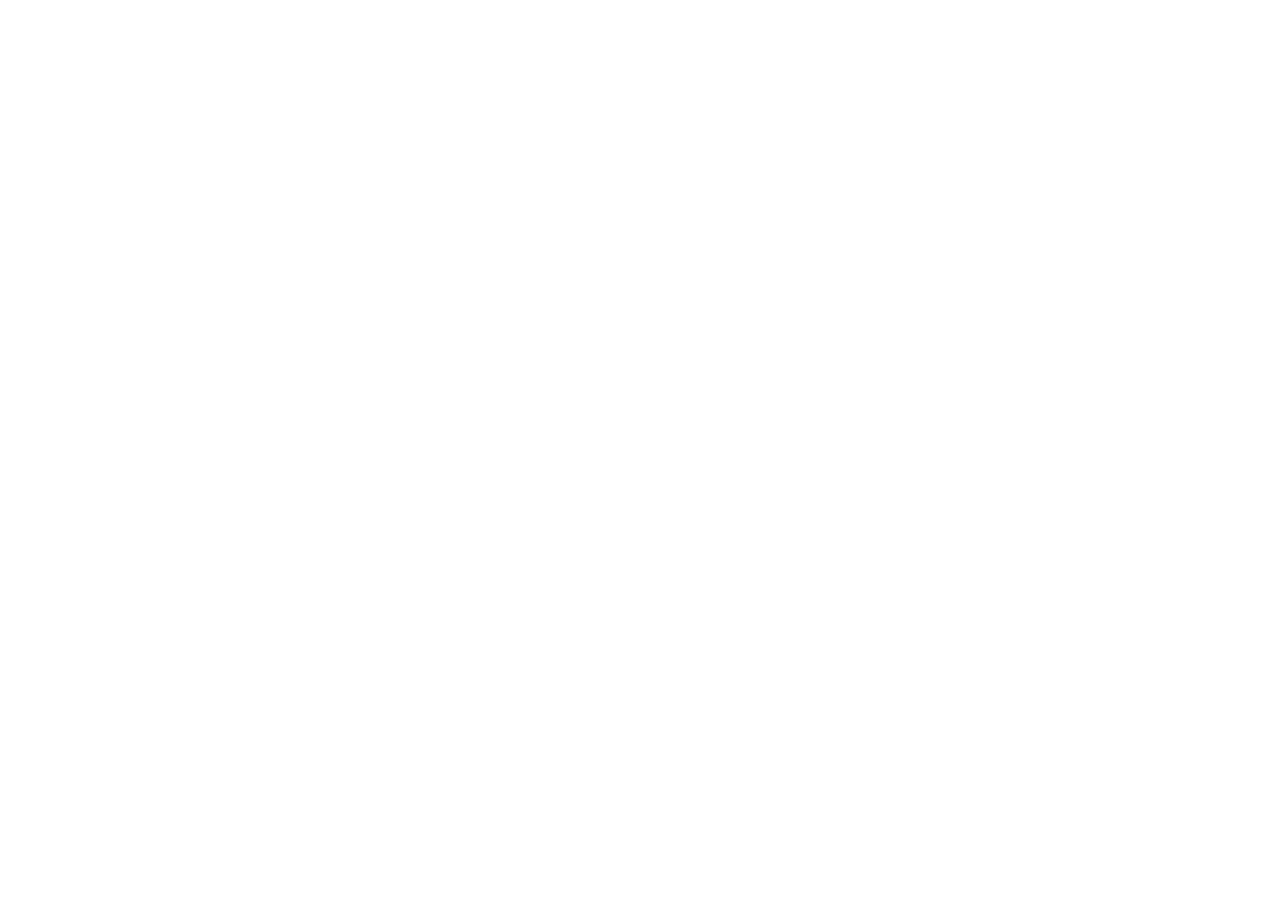
==== index.html @ 80c65832 "first commit" ====
<!DOCTYPE html>
<html lang="en">
<head>
    <meta charset="UTF-8">
    <meta name="viewport" content="width=device-width, initial-scale=1.0">
    <title>Document</title>
</head>
<body>
    
</body>
</html>
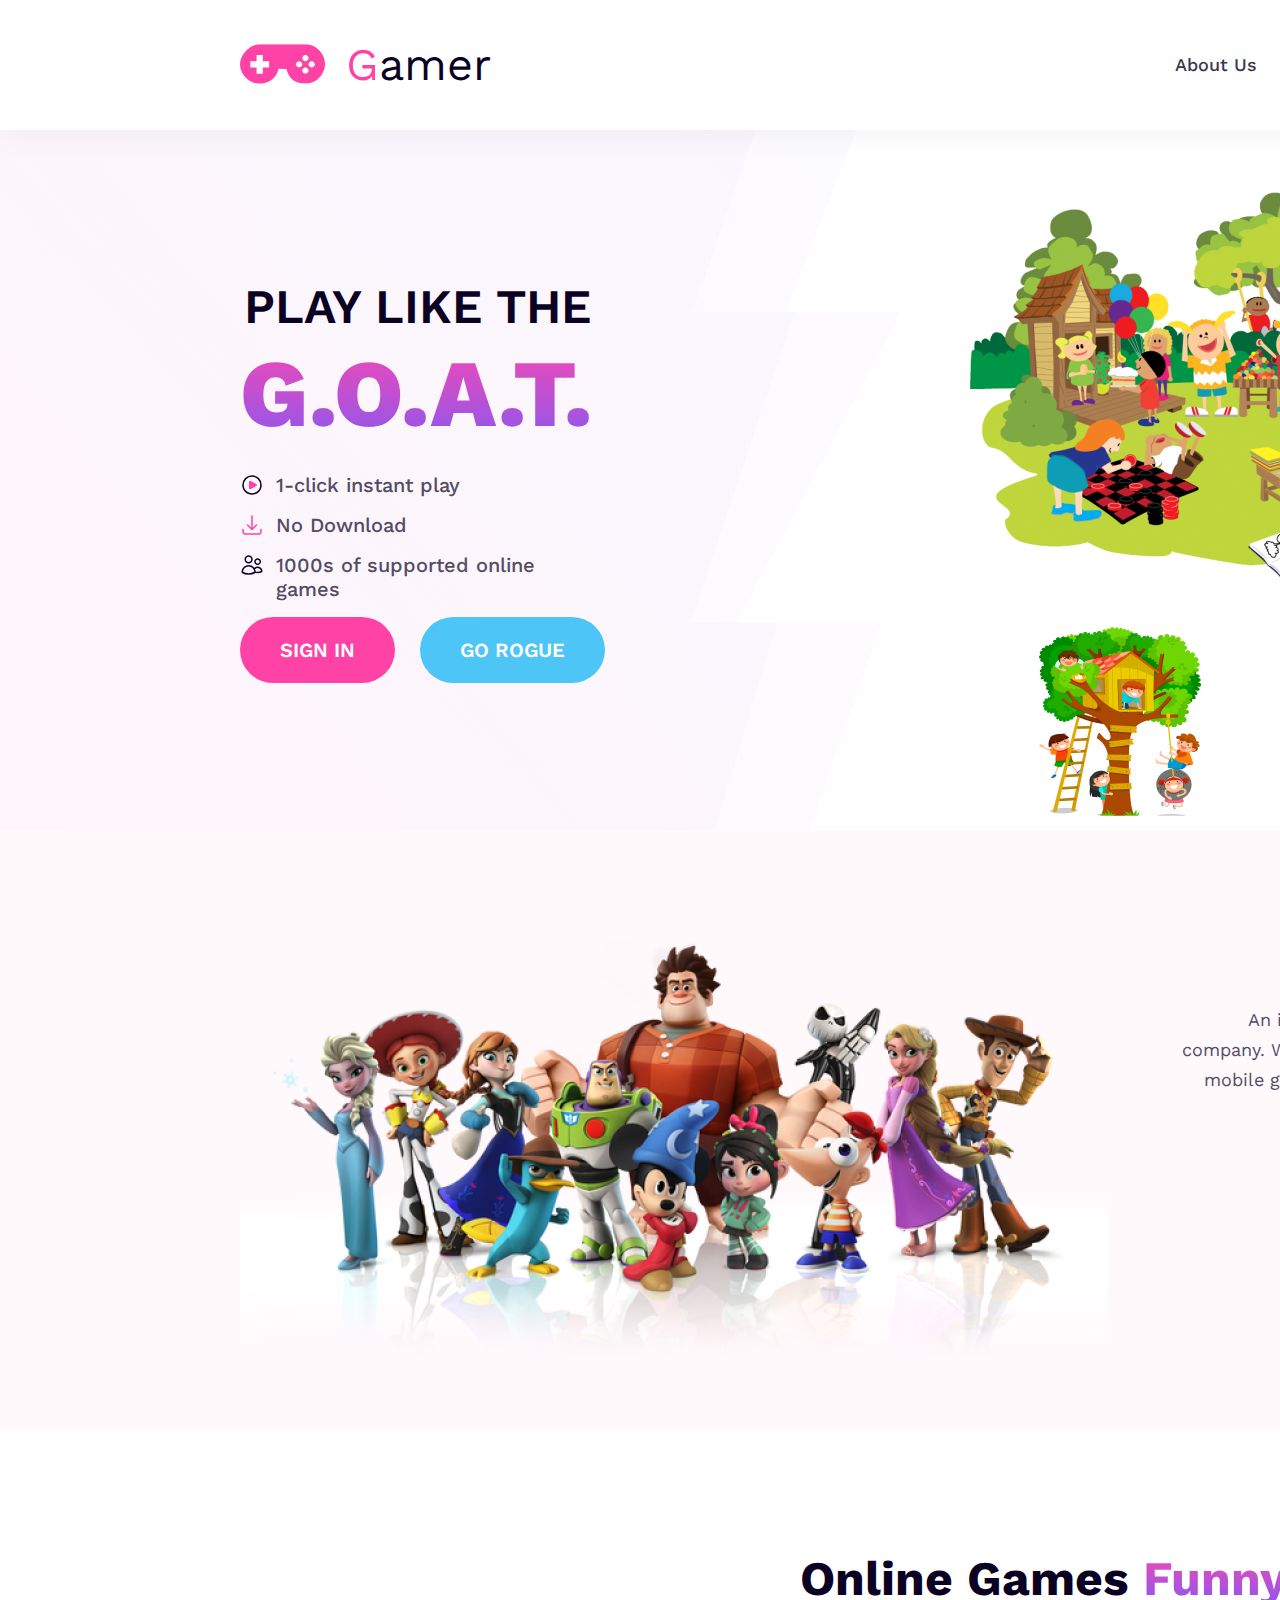
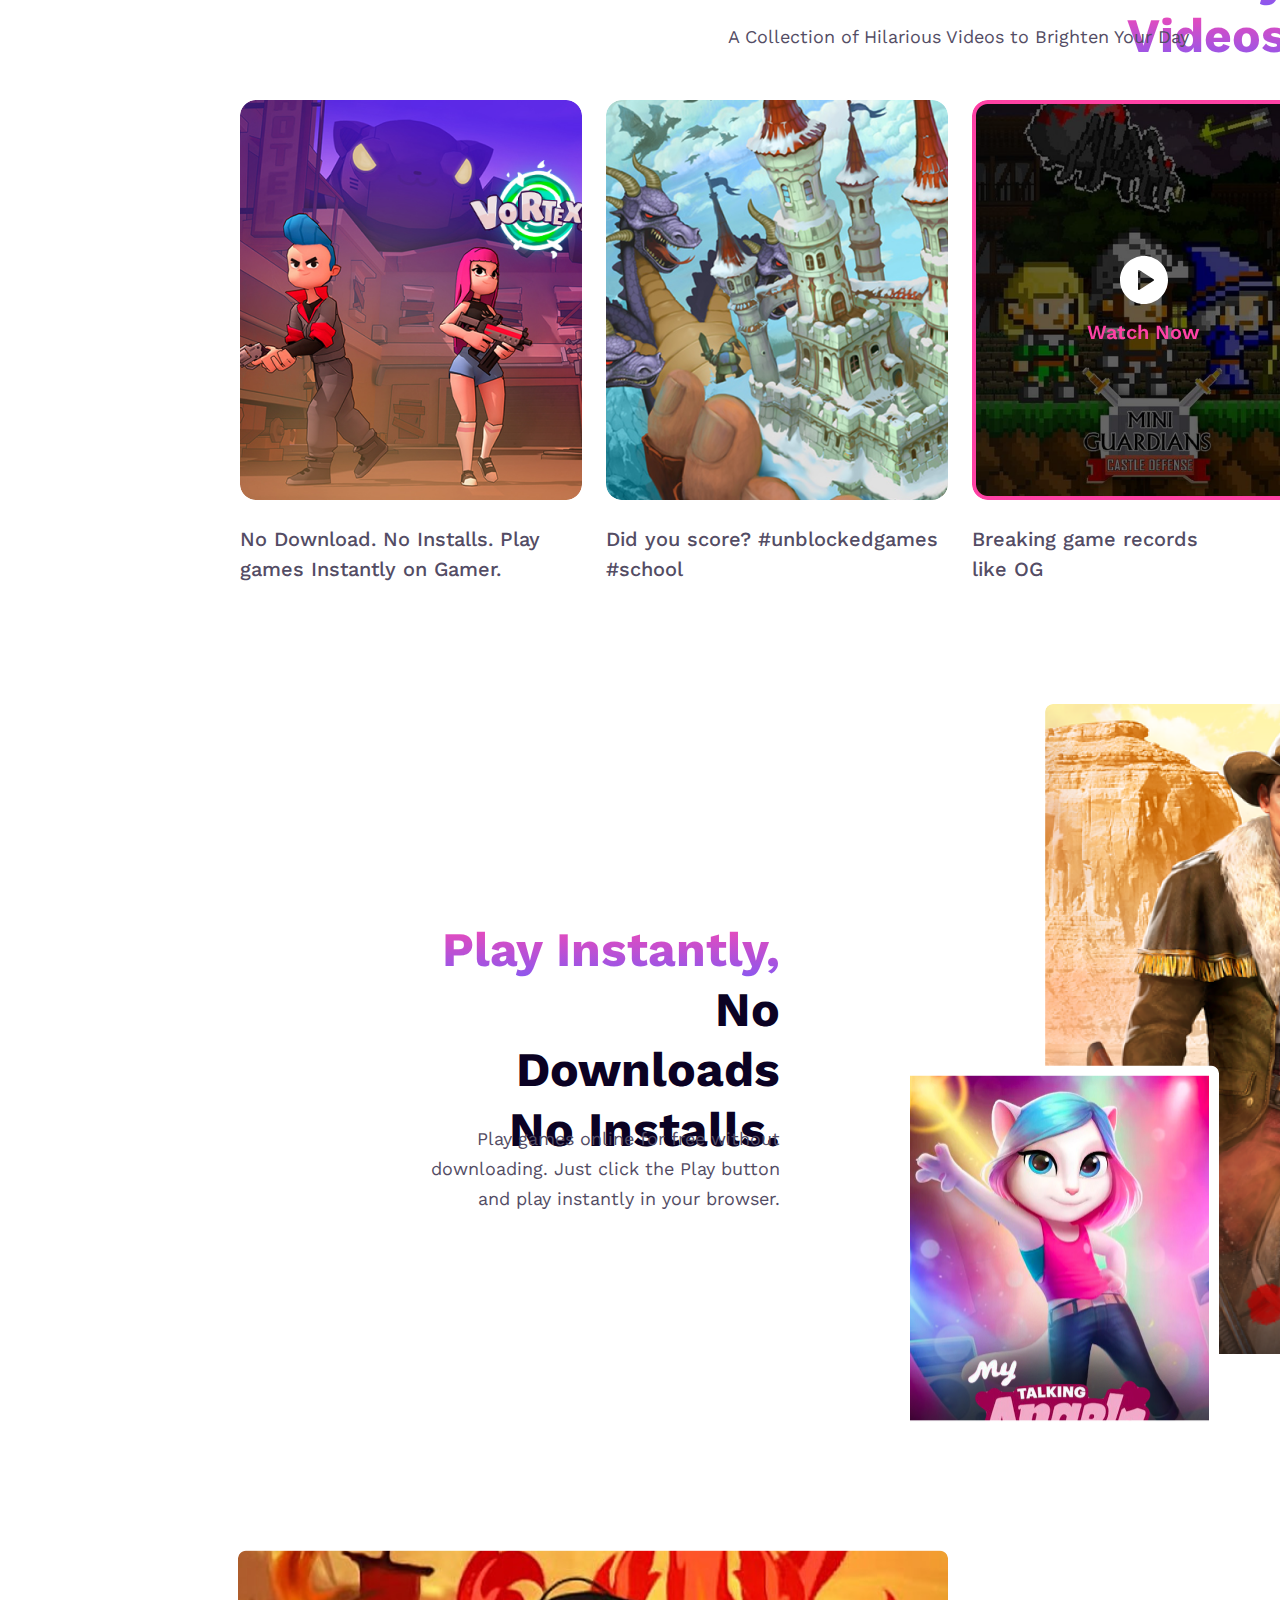
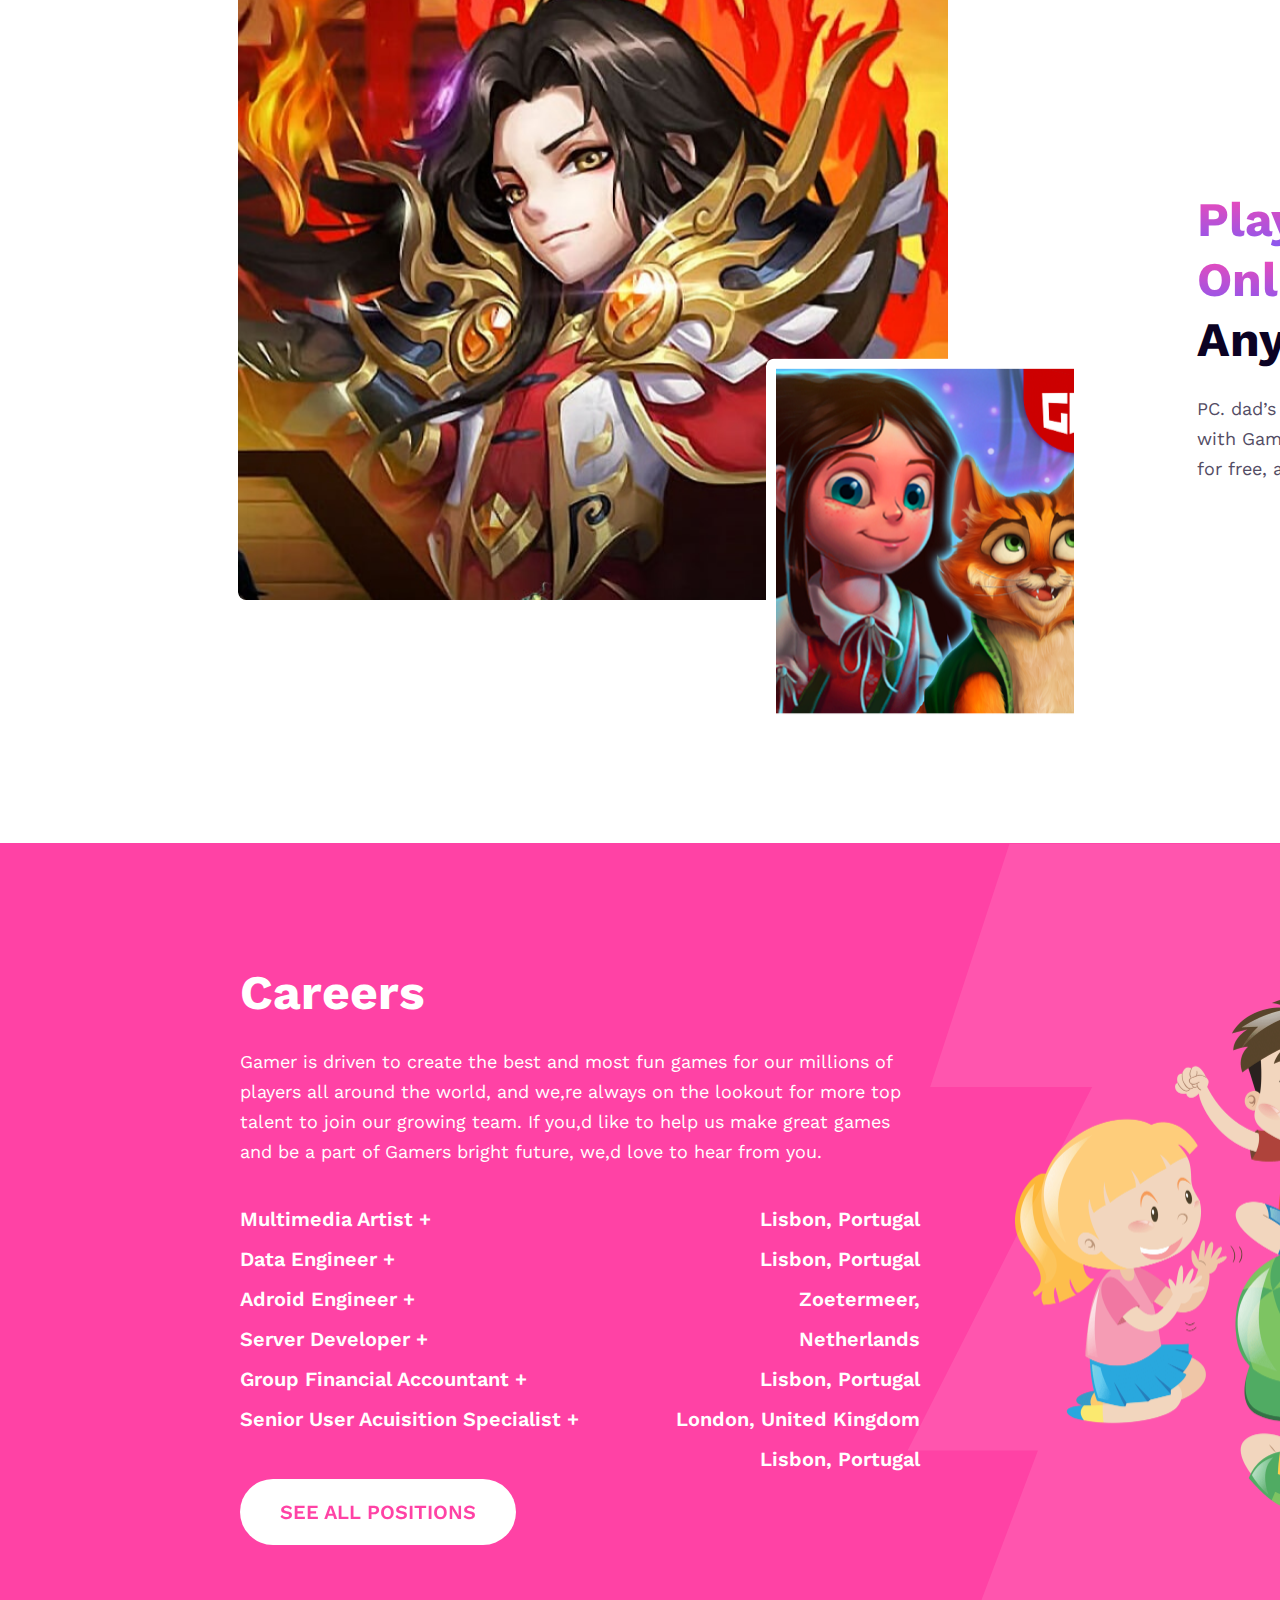
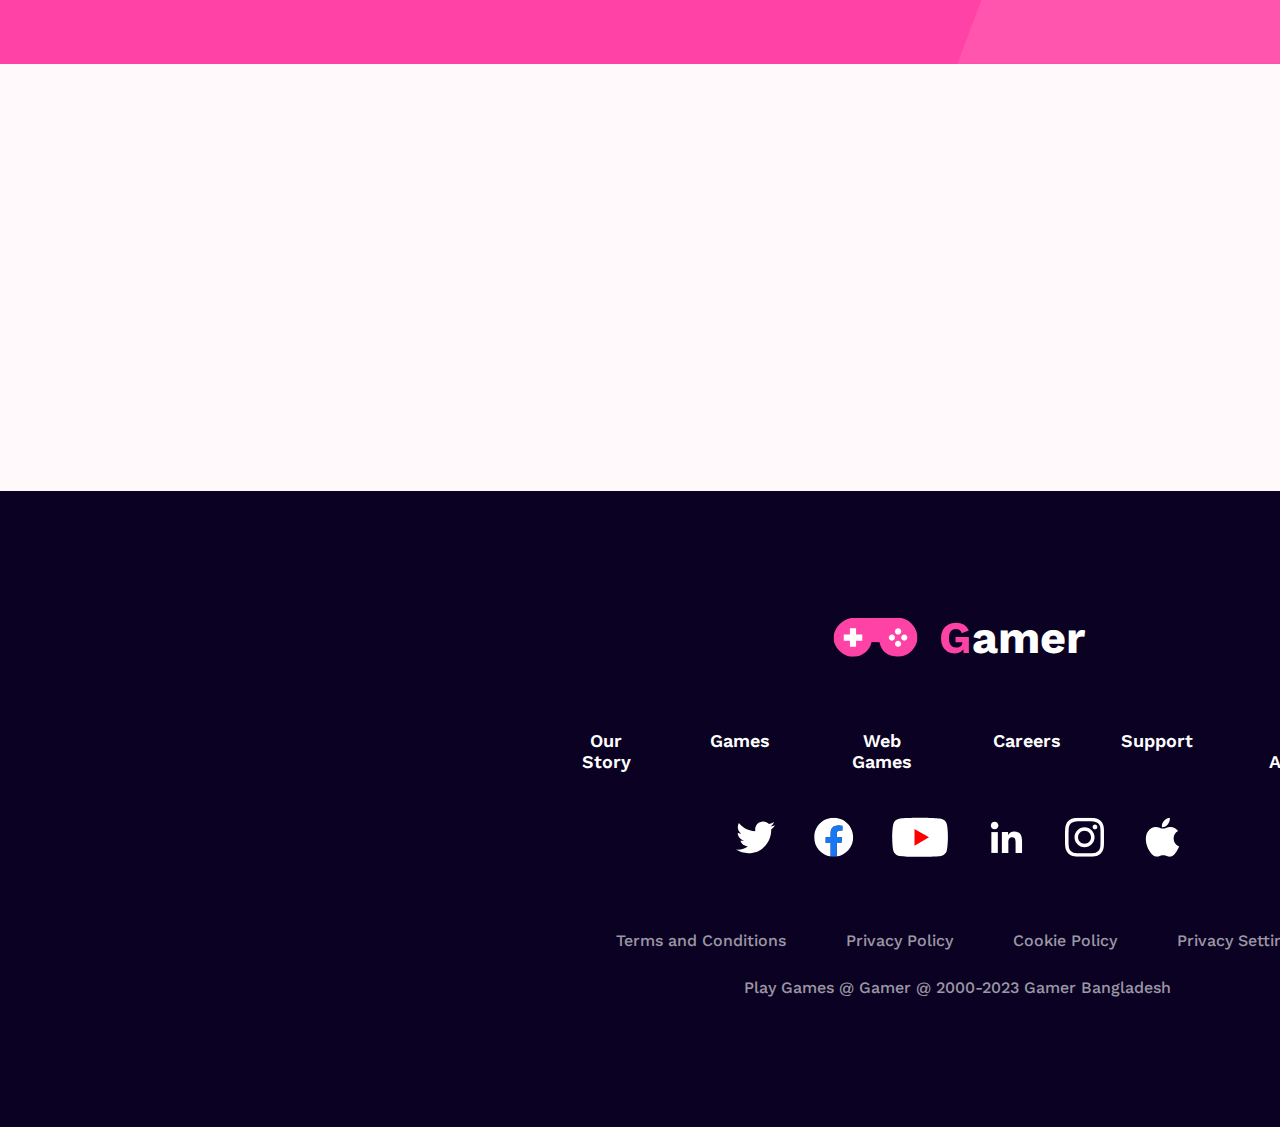
==== commit d1cfc47d: "Upadate" ====
--- a/index.html
+++ b/index.html
@@ -1,11 +1,320 @@
 <!DOCTYPE html>
-<html lang="en">
+<html>
+
 <head>
-    <meta charset="UTF-8">
-    <meta name="viewport" content="width=device-width, initial-scale=1.0">
-    <title>Document</title>
+  <meta charset="utf-8" />
+  <meta name="viewport" content="initial-scale=1, width=device-width" />
+  <link rel="stylesheet" href="./global.css" />
+  <link rel="stylesheet" href="./index.css" />
+  <link rel="stylesheet"
+    href="https://fonts.googleapis.com/css2?family=Work Sans:wght@400;500;600;700;800&display=swap" />
 </head>
+
 <body>
-    
+  <div class="assignment-two-parent">
+    <div class="assignment-two">
+      <img class="header-section-icon" alt="" src="./public/headersection.svg" />
+
+      <div class="pngwing-3-parent">
+        <img class="pngwing-3-icon" alt="" src="./public/pngwing-3@2x.png" />
+
+        <img class="pngwing-2-icon" alt="" src="./public/pngwing-2@2x.png" />
+
+        <img class="pngwing-1-icon" alt="" src="./public/pngwing-1@2x.png" />
+      </div>
+      <div class="header-dc">
+        <div class="header-dc-inner">
+          <div class="header-dc-inner">
+            <div class="play-like-the-parent">
+              <div class="play-like-the">Play Like The</div>
+              <div class="goat">G.O.A.T.</div>
+            </div>
+            <div class="group-container">
+              <div class="click-instant-play-parent">
+                <div class="click-instant-play">1-Click instant play</div>
+                <img class="frame-icon" alt="" src="./public/frame.svg" />
+              </div>
+              <div class="no-download-parent">
+                <div class="no-download">No Download</div>
+                <img class="frame-icon" alt="" src="./public/frame1.svg" />
+              </div>
+              <div class="s-of-supported-online-games-parent">
+                <div class="no-download">1000s of supported online games</div>
+                <img class="frame-icon" alt="" src="./public/frame2.svg" />
+              </div>
+            </div>
+          </div>
+        </div>
+        <div class="frame-parent">
+          <div class="sign-in-wrapper">
+            <div class="sign-in">Sign In</div>
+          </div>
+          <div class="go-rogue-wrapper">
+            <div class="sign-in">Go Rogue</div>
+          </div>
+        </div>
+      </div>
+      <div class="assignment-two-child"></div>
+      <div class="group-div">
+        <div class="we-are-gamer-parent">
+          <b class="we-are-gamer">We are gamer</b>
+          <div class="an-international-digital">
+            An international digital games and entertainment company. We
+            develop, publish and distribute multiplayer mobile games. We reach
+            over 400 million players each month and our audience keeps
+            growing.
+          </div>
+        </div>
+        <div class="our-purpose-unleash-container">
+          <p class="our-purpose">Our purpose...</p>
+          <p class="unleash-the-gamer-in-everyone">
+            <b>“unleash the gamer in everyone”</b>
+          </p>
+        </div>
+        <div class="know-more-wrapper">
+          <div class="sign-in">know more</div>
+        </div>
+      </div>
+      <img class="pngwing-4-icon" alt="" src="./public/pngwing-4@2x.png" />
+
+      <div class="online-games-funny-videos-parent">
+        <b class="online-games-funny-container">
+          <span>Online Games</span>
+          <span class="funny-videos"> Funny Videos</span>
+        </b>
+        <div class="a-collection-of">
+          A Collection of Hilarious Videos to Brighten Your Day
+        </div>
+      </div>
+      <div class="rectangle-parent">
+        <img class="group-child" alt="" src="./public/rectangle-4@2x.png" />
+
+        <div class="no-download-no">
+          No Download. No Installs. Play games Instantly on Gamer.
+        </div>
+      </div>
+      <div class="rectangle-group">
+        <img class="group-child" alt="" src="./public/rectangle-41@2x.png" />
+
+        <div class="no-download-no">
+          Did you score? #unblockedgames #school
+        </div>
+      </div>
+      <img class="assignment-two-item" alt="" src="./public/rectangle-42@2x.png" />
+
+      <div class="breaking-game-records">Breaking game records like OG</div>
+      <div class="rectangle-container">
+        <img class="group-child" alt="" src="./public/rectangle-43@2x.png" />
+
+        <div class="no-download-no">
+          Busted gaming on school laptop, but you are still lit.
+        </div>
+      </div>
+      <div class="group-parent1">
+        <img class="group-icon" alt="" src="./public/group-28.svg" />
+
+        <div class="watch-now">Watch Now</div>
+      </div>
+      <div class="group-parent2">
+        <div class="rectangle-parent1">
+          <img class="rectangle-icon" alt="" src="./public/rectangle-5@2x.png" />
+
+          <img class="group-child1" alt="" src="./public/rectangle-6@2x.png" />
+        </div>
+        <div class="play-instantly-no-downloads-n-parent">
+          <b class="play-instantly-no-container">
+            <p class="play-instantly">Play Instantly,</p>
+            <p class="no-downloads">No Downloads</p>
+            <p class="no-downloads">No Installs.</p>
+          </b>
+          <div class="play-games-online">
+            Play games online for free without downloading. Just click the
+            Play button and play instantly in your browser.
+          </div>
+        </div>
+      </div>
+      <div class="group-parent3">
+        <div class="rectangle-parent2">
+          <img class="group-child2" alt="" src="./public/rectangle-61@2x.png" />
+
+          <img class="group-child3" alt="" src="./public/rectangle-7@2x.png" />
+        </div>
+        <div class="play-games-online-anywhere-an-parent">
+          <b class="play-games-online-container">
+            <span class="funny-videos">Play Games Online </span>
+            <span>Anywhere, Anytime!</span>
+          </b>
+          <div class="pc-dads-phone">
+            PC. dad’s phone, mom’s tablet, or your Chromebook, with Gamer you
+            can play your favorite games online for free, any time, anywhere ,
+            on any device.
+          </div>
+        </div>
+      </div>
+      <div class="assignment-two-inner"></div>
+      <div class="rectangle-div"></div>
+      <div class="group-parent4">
+        <div class="careers-parent">
+          <b class="careers">Careers</b>
+          <div class="gamer-is-driven">
+            Gamer is driven to create the best and most fun games for our
+            millions of players all around the world, and we,re always on the
+            lookout for more top talent to join our growing team. If you,d
+            like to help us make great games and be a part of Gamers bright
+            future, we,d love to hear from you.
+          </div>
+        </div>
+        <div class="multimedia-artist-container">
+          <p class="no-downloads">Multimedia Artist +</p>
+          <p class="no-downloads">Data Engineer +</p>
+          <p class="no-downloads">Adroid Engineer +</p>
+          <p class="no-downloads">Server Developer +</p>
+          <p class="no-downloads">Group Financial Accountant +</p>
+          <p class="no-downloads">Senior User Acuisition Specialist +</p>
+        </div>
+        <div class="lisbon-portugal-lisbon-container">
+          <p class="no-downloads">Lisbon, Portugal</p>
+          <p class="no-downloads">Lisbon, Portugal</p>
+          <p class="no-downloads">Zoetermeer, Netherlands</p>
+          <p class="no-downloads">Lisbon, Portugal</p>
+          <p class="no-downloads">London, United Kingdom</p>
+          <p class="no-downloads">Lisbon, Portugal</p>
+        </div>
+        <div class="see-all-positions-wrapper">
+          <div class="see-all-positions">See all positions</div>
+        </div>
+      </div>
+      <div class="pngwing-5-parent">
+        <img class="pngwing-5-icon" alt="" src="./public/pngwing-5@2x.png" />
+
+        <img class="vector-icon" alt="" src="./public/vector-2.svg" />
+      </div>
+      <div class="game-section">
+        <div class="game-bg">
+          <div class="game-bg-inner">
+            <img class="group-child4" alt="" src="./public/rectangle-11@2x.png" />
+          </div>
+          <div class="educational-games">
+            <div class="rectangle-parent3">
+              <div class="group-child5"></div>
+              <div class="role-palying-games">Educational Games</div>
+            </div>
+            <img class="educational-games-child" alt="" src="./public/rectangle-111@2x.png" />
+          </div>
+          <div class="word-games">
+            <div class="rectangle-parent4">
+              <div class="group-child6"></div>
+              <div class="role-palying-games">Word Games</div>
+            </div>
+            <img class="educational-games-child" alt="" src="./public/rectangle-112@2x.png" />
+          </div>
+          <div class="rp-games">
+            <div class="rectangle-parent5">
+              <div class="group-child7"></div>
+              <div class="role-palying-games">Role Palying Games</div>
+            </div>
+            <img class="educational-games-child" alt="" src="./public/rectangle-113@2x.png" />
+          </div>
+          <div class="strategy-games">
+            <div class="rectangle-parent6">
+              <div class="group-child8"></div>
+              <div class="role-palying-games">Strategy Games</div>
+            </div>
+            <img class="educational-games-child" alt="" src="./public/rectangle-114@2x.png" />
+          </div>
+          <div class="rectangle-parent7">
+            <div class="group-child9"></div>
+            <div class="role-palying-games">Action Games</div>
+          </div>
+          <div class="adventure-games">
+            <div class="rectangle-parent8">
+              <div class="group-child10"></div>
+              <div class="role-palying-games">Adventure Games</div>
+            </div>
+            <img class="educational-games-child" alt="" src="./public/rectangle-115@2x.png" />
+          </div>
+          <div class="arcade-games">
+            <div class="rectangle-parent9">
+              <div class="group-child11"></div>
+              <div class="arcade-games1">Arcade Games</div>
+            </div>
+            <img class="educational-games-child" alt="" src="./public/rectangle-116@2x.png" />
+          </div>
+          <div class="ma-games">
+            <div class="rectangle-parent10">
+              <div class="group-child12"></div>
+              <div class="role-palying-games">Music & Audio Games</div>
+            </div>
+            <img class="educational-games-child" alt="" src="./public/rectangle-117@2x.png" />
+          </div>
+          <div class="puzzle-games">
+            <div class="rectangle-parent11">
+              <div class="group-child13"></div>
+              <div class="role-palying-games">Puzzle Games</div>
+            </div>
+            <img class="educational-games-child" alt="" src="./public/rectangle-118@2x.png" />
+          </div>
+        </div>
+      </div>
+      <div class="footer">
+        <div class="footer-child"></div>
+        <div class="footer-content">
+          <div class="footer-content-dec">
+            <div class="footer-dec">
+              <div class="terms-and-conditions">Terms and Conditions</div>
+              <div class="terms-and-conditions">Privacy Policy</div>
+              <div class="terms-and-conditions">Cookie Policy</div>
+              <div class="terms-and-conditions">Privacy Settings</div>
+            </div>
+            <div class="footer-copyrignt">
+              <div class="terms-and-conditions">
+                Play Games @ Gamer @ 2000-2023 Gamer Bangladesh
+              </div>
+            </div>
+          </div>
+          <div class="footer-logo">
+            <b class="gamer">
+              <span class="g">G</span>
+              <span>amer</span>
+            </b>
+            <img class="ft-logo-icon" alt="" src="./public/ftlogo.svg" />
+          </div>
+          <div class="footer-links">
+            <div class="our-story">Our Story</div>
+            <div class="our-story">Games</div>
+            <div class="our-story">Web Games</div>
+            <div class="our-story">Careers</div>
+            <div class="our-story">Support</div>
+            <div class="our-story">My Account</div>
+          </div>
+          <img class="footer-social-links-icon" alt="" src="./public/footersociallinks.svg" />
+        </div>
+      </div>
+      <div class="nav">
+        <div class="nav-child"></div>
+        <div class="nav-bar">
+          <div class="nar-left">
+            <div class="gamer">
+              <span class="g">G</span>
+              <span>amer</span>
+            </div>
+            <img class="ft-logo-icon" alt="" src="./public/navlogo.svg" />
+          </div>
+          <div class="nav-right">
+            <div class="links">
+              <div class="about-us">About Us</div>
+              <div class="developers">Developers</div>
+            </div>
+            <div class="follow-us">
+              <div class="follow-us-bg"></div>
+              <div class="follow-us-on">Follow Us On</div>
+              <img class="follow-us-image-icon" alt="" src="./public/followusimage.svg" />
+            </div>
+          </div>
+        </div>
+      </div>
+    </div>
+  </div>
 </body>
+
 </html>--- a/global.css
+++ b/global.css
@@ -0,0 +1,42 @@
+body {
+  margin: 0;
+  line-height: normal;
+}
+
+:root {
+  /* fonts */
+  --font-work-sans: "Work Sans";
+
+  /* font sizes */
+  --font-size-lg: 18px;
+  --font-size-26xl: 45px;
+  --font-size-base: 16px;
+  --font-size-xl: 20px;
+  --font-size-29xl: 48px;
+  --font-size-13xl: 32px;
+  --font-size-5xl: 24px;
+  --font-size-76xl: 95px;
+
+  /* Colors */
+  --color-white: #fff;
+  --color-darkslategray: #3c354f;
+  --color-gray-100: #0b0223;
+  --color-gray-200: rgba(255, 255, 255, 0.6);
+  --color-gray-300: rgba(11, 2, 35, 0.1);
+  --color-dimgray: #534c64;
+  --color-deepskyblue: #4ec5f7;
+
+  /* Gaps */
+  --gap-41xl: 60px;
+
+  /* Paddings */
+  --padding-3xs: 10px;
+  --padding-2xl: 21px;
+  --padding-21xl: 40px;
+
+  /* border radiuses */
+  --br-5xs: 8px;
+  --br-31xl: 50px;
+  --br-29xl: 48px;
+  --br-base: 16px;
+}
--- a/index.css
+++ b/index.css
@@ -0,0 +1,1019 @@
+.header-section-icon {
+  position: absolute;
+  top: 130px;
+  left: 0;
+  width: 901px;
+  height: 700px;
+}
+.pngwing-1-icon,
+.pngwing-2-icon,
+.pngwing-3-icon {
+  position: absolute;
+  top: 446px;
+  left: 358.55px;
+  width: 360.89px;
+  height: 235.02px;
+  object-fit: cover;
+}
+.pngwing-1-icon,
+.pngwing-2-icon {
+  top: 468px;
+  left: 44px;
+  width: 213px;
+  height: 213px;
+}
+.pngwing-1-icon {
+  top: 0;
+  left: 0;
+  width: 711px;
+  height: 446px;
+}
+.pngwing-3-parent {
+  position: absolute;
+  top: 149px;
+  left: 969px;
+  width: 719.45px;
+  height: 681.02px;
+}
+.goat,
+.play-like-the {
+  position: absolute;
+  top: 0;
+  left: 4px;
+  text-transform: uppercase;
+  font-weight: 600;
+}
+.goat {
+  top: 60px;
+  left: 0;
+  font-size: var(--font-size-76xl);
+  font-weight: 800;
+  background: linear-gradient(180deg, #f948b2, #8758f1);
+  -webkit-background-clip: text;
+  -webkit-text-fill-color: transparent;
+}
+.play-like-the-parent {
+  position: absolute;
+  top: 0;
+  left: 0;
+  width: 355px;
+  height: 171px;
+}
+.click-instant-play {
+  position: absolute;
+  top: 0;
+  left: 36px;
+  text-transform: lowercase;
+  font-weight: 500;
+}
+.click-instant-play-parent,
+.frame-icon {
+  position: absolute;
+  top: 0;
+  left: 0;
+  height: 24px;
+}
+.frame-icon {
+  width: 24px;
+  overflow: hidden;
+}
+.click-instant-play-parent {
+  width: 223px;
+  text-align: center;
+}
+.no-download {
+  position: absolute;
+  top: 0;
+  left: 36px;
+  font-weight: 500;
+}
+.no-download-parent {
+  position: absolute;
+  top: 40px;
+  left: 0;
+  width: 167px;
+  height: 24px;
+}
+.s-of-supported-online-games-parent {
+  top: 80px;
+  height: 24px;
+}
+.group-container,
+.header-dc-inner,
+.s-of-supported-online-games-parent {
+  position: absolute;
+  left: 0;
+  width: 362px;
+}
+.group-container {
+  top: 195px;
+  height: 104px;
+  text-align: left;
+  font-size: var(--font-size-xl);
+  color: var(--color-dimgray);
+}
+.header-dc-inner {
+  top: 0;
+  height: 299px;
+}
+.sign-in {
+  position: relative;
+  text-transform: uppercase;
+  font-weight: 600;
+}
+.go-rogue-wrapper,
+.sign-in-wrapper {
+  position: absolute;
+  top: 0;
+  border-radius: var(--br-29xl);
+  display: flex;
+  flex-direction: row;
+  padding: var(--padding-2xl) var(--padding-21xl);
+  align-items: flex-start;
+  justify-content: flex-start;
+}
+.sign-in-wrapper {
+  left: 0;
+  background: linear-gradient(90deg, #ff42a5, #ff42a5);
+}
+.go-rogue-wrapper {
+  left: 180px;
+  background-color: var(--color-deepskyblue);
+}
+.frame-parent,
+.header-dc {
+  position: absolute;
+  width: 365px;
+}
+.frame-parent {
+  top: 339px;
+  left: 0;
+  height: 65px;
+  text-align: left;
+  font-size: var(--font-size-xl);
+  color: var(--color-white);
+}
+.header-dc {
+  top: 278px;
+  left: 240px;
+  height: 404px;
+  text-align: center;
+  font-size: var(--font-size-29xl);
+}
+.assignment-two-child {
+  position: absolute;
+  top: 830px;
+  left: 0;
+  background: linear-gradient(
+    90deg,
+    rgba(255, 66, 165, 0.03),
+    rgba(255, 66, 165, 0.03)
+  );
+  width: 1920px;
+  height: 600px;
+}
+.we-are-gamer {
+  position: absolute;
+  top: 0;
+  left: 195px;
+  background: linear-gradient(180deg, #f948b2, #8758f1);
+  -webkit-background-clip: text;
+  -webkit-text-fill-color: transparent;
+}
+.an-international-digital {
+  position: absolute;
+  top: 80px;
+  left: 0;
+  font-size: var(--font-size-lg);
+  line-height: 30px;
+  display: inline-block;
+  width: 520px;
+}
+.we-are-gamer-parent {
+  position: absolute;
+  top: 0;
+  left: 0;
+  width: 520px;
+  height: 200px;
+}
+.our-purpose {
+  margin: 0;
+  font-weight: 500;
+}
+.unleash-the-gamer-in-everyone {
+  margin: 0;
+  font-size: var(--font-size-13xl);
+}
+.our-purpose-unleash-container {
+  position: absolute;
+  top: 321px;
+  left: 0;
+  line-height: 45px;
+  display: inline-block;
+  width: 520px;
+  font-size: var(--font-size-5xl);
+}
+.know-more-wrapper {
+  position: absolute;
+  top: 232px;
+  left: 312px;
+  border-radius: var(--br-29xl);
+  background: linear-gradient(90deg, #ff42a5, #ff42a5);
+  display: flex;
+  flex-direction: row;
+  padding: var(--padding-2xl) var(--padding-21xl);
+  align-items: flex-start;
+  justify-content: flex-start;
+  text-align: left;
+  font-size: var(--font-size-xl);
+  color: var(--color-white);
+}
+.group-div {
+  position: absolute;
+  top: 925px;
+  left: 1160px;
+  width: 520px;
+  height: 409px;
+  text-align: right;
+  font-size: var(--font-size-29xl);
+  color: var(--color-dimgray);
+}
+.pngwing-4-icon {
+  position: absolute;
+  top: 885px;
+  left: 240px;
+  width: 868px;
+  height: 489px;
+  object-fit: cover;
+}
+.funny-videos {
+  background: linear-gradient(180deg, #f948b2, #8758f1);
+  -webkit-background-clip: text;
+  -webkit-text-fill-color: transparent;
+}
+.a-collection-of,
+.online-games-funny-container {
+  position: absolute;
+  top: 0;
+  left: calc(50% - 327.5px);
+}
+.a-collection-of {
+  top: 72px;
+  left: calc(50% - 231.5px);
+  font-size: var(--font-size-lg);
+  line-height: 30px;
+  color: var(--color-dimgray);
+  text-align: center;
+}
+.online-games-funny-videos-parent {
+  position: absolute;
+  top: 1550px;
+  left: calc(50% - 328px);
+  width: 655px;
+  height: 102px;
+  text-align: right;
+  font-size: var(--font-size-29xl);
+}
+.group-child {
+  position: absolute;
+  top: 0;
+  left: 0;
+  border-radius: var(--br-base);
+  width: 342px;
+  height: 400px;
+  object-fit: cover;
+}
+.no-download-no {
+  position: absolute;
+  top: 424px;
+  left: calc(50% - 171px);
+  line-height: 30px;
+  font-weight: 500;
+  display: inline-block;
+  width: 342px;
+}
+.rectangle-parent {
+  left: 240px;
+  height: 484px;
+  color: var(--color-dimgray);
+}
+.assignment-two-item,
+.rectangle-group,
+.rectangle-parent {
+  position: absolute;
+  top: 1700px;
+  width: 342px;
+}
+.rectangle-group {
+  left: 606px;
+  height: 484px;
+  color: var(--color-dimgray);
+}
+.assignment-two-item {
+  left: 972px;
+  border-radius: var(--br-base);
+  height: 400px;
+  object-fit: cover;
+}
+.breaking-game-records {
+  position: absolute;
+  top: 2124px;
+  left: calc(50% + 12px);
+  line-height: 30px;
+  font-weight: 500;
+  color: var(--color-dimgray);
+  display: inline-block;
+  width: 244px;
+}
+.rectangle-container {
+  position: absolute;
+  top: 1700px;
+  left: 1338px;
+  width: 342px;
+  height: 484px;
+  color: var(--color-dimgray);
+}
+.group-icon {
+  position: absolute;
+  top: 0;
+  left: 33px;
+  width: 48px;
+  height: 48px;
+}
+.watch-now {
+  position: absolute;
+  top: 64px;
+  left: calc(50% - 56.5px);
+  font-weight: 600;
+  background: linear-gradient(90deg, #ff42a5, #ff42a5);
+  -webkit-background-clip: text;
+  -webkit-text-fill-color: transparent;
+}
+.group-parent1 {
+  position: absolute;
+  top: 1856px;
+  left: 1087px;
+  width: 113px;
+  height: 87px;
+  text-align: center;
+}
+.group-child1,
+.rectangle-icon {
+  position: absolute;
+  top: 0;
+  left: 145.17px;
+  border-radius: var(--br-5xs);
+  width: 634.83px;
+  height: 650px;
+  object-fit: cover;
+}
+.group-child1 {
+  top: 360.75px;
+  left: 0;
+  width: 318.5px;
+  height: 365.08px;
+}
+.rectangle-parent1 {
+  position: absolute;
+  top: 0;
+  left: 473px;
+  width: 780px;
+  height: 725.83px;
+}
+.play-instantly {
+  margin: 0;
+  background: linear-gradient(180deg, #f948b2, #8758f1);
+  -webkit-background-clip: text;
+  -webkit-text-fill-color: transparent;
+}
+.no-downloads {
+  margin: 0;
+}
+.play-instantly-no-container {
+  position: absolute;
+  top: 0;
+  left: calc(50% - 164.5px);
+  line-height: 60px;
+}
+.play-games-online {
+  position: absolute;
+  top: 204px;
+  left: 0;
+  font-size: var(--font-size-lg);
+  line-height: 30px;
+  color: var(--color-dimgray);
+  display: inline-block;
+  width: 353px;
+}
+.play-instantly-no-downloads-n-parent {
+  position: absolute;
+  top: 216px;
+  left: calc(50% - 626.5px);
+  width: 353px;
+  height: 294px;
+}
+.group-parent2 {
+  position: absolute;
+  top: 2304px;
+  left: 427px;
+  width: 1253px;
+  height: 725.83px;
+  text-align: right;
+  font-size: var(--font-size-29xl);
+}
+.group-child2,
+.group-child3 {
+  position: absolute;
+  top: 0;
+  left: 0;
+  border-radius: var(--br-5xs);
+  width: 710px;
+  height: 650px;
+  object-fit: cover;
+}
+.group-child3 {
+  top: 408px;
+  left: 528px;
+  width: 318px;
+  height: 365px;
+}
+.rectangle-parent2 {
+  position: absolute;
+  top: 0;
+  left: 0;
+  width: 846px;
+  height: 773px;
+}
+.play-games-online-container {
+  position: absolute;
+  top: 0;
+  left: calc(50% - 241.5px);
+  line-height: 60px;
+  display: inline-block;
+  width: 426px;
+}
+.pc-dads-phone {
+  position: absolute;
+  top: 204px;
+  left: 0;
+  font-size: var(--font-size-lg);
+  line-height: 30px;
+  color: var(--color-dimgray);
+  display: inline-block;
+  width: 483px;
+}
+.play-games-online-anywhere-an-parent {
+  position: absolute;
+  top: 240px;
+  left: calc(50% + 238px);
+  width: 483px;
+  height: 294px;
+}
+.group-parent3 {
+  position: absolute;
+  top: 3149.83px;
+  left: 238px;
+  width: 1442px;
+  height: 773px;
+  font-size: var(--font-size-29xl);
+}
+.assignment-two-inner {
+  position: absolute;
+  top: 4863.83px;
+  left: 0;
+  background: linear-gradient(
+    90deg,
+    rgba(255, 66, 165, 0.03),
+    rgba(255, 66, 165, 0.03)
+  );
+  width: 1920px;
+  height: 427px;
+}
+.rectangle-div {
+  position: absolute;
+  top: 4042.83px;
+  left: calc(50% - 960px);
+  background: linear-gradient(90deg, #ff42a5, #ff42a5);
+  width: 1920px;
+  height: 821px;
+}
+.careers,
+.gamer-is-driven {
+  position: absolute;
+  display: inline-block;
+}
+.careers {
+  top: 0;
+  left: calc(50% - 340px);
+  line-height: 60px;
+  width: 426px;
+}
+.gamer-is-driven {
+  top: 84px;
+  left: 0;
+  font-size: var(--font-size-lg);
+  line-height: 30px;
+  width: 680px;
+}
+.careers-parent {
+  position: absolute;
+  top: 0;
+  left: calc(50% - 340px);
+  width: 680px;
+  height: 204px;
+  font-size: var(--font-size-29xl);
+}
+.lisbon-portugal-lisbon-container,
+.multimedia-artist-container {
+  position: absolute;
+  top: 236px;
+  left: 0;
+  line-height: 40px;
+  font-weight: 600;
+}
+.lisbon-portugal-lisbon-container {
+  left: 434px;
+  text-align: right;
+}
+.see-all-positions {
+  position: relative;
+  text-transform: uppercase;
+  font-weight: 600;
+  background: linear-gradient(90deg, #ff42a5, #ff42a5);
+  -webkit-background-clip: text;
+  -webkit-text-fill-color: transparent;
+}
+.see-all-positions-wrapper {
+  position: absolute;
+  top: 516px;
+  left: 0;
+  border-radius: var(--br-29xl);
+  background-color: var(--color-white);
+  display: flex;
+  flex-direction: row;
+  padding: var(--padding-2xl) var(--padding-21xl);
+  align-items: flex-start;
+  justify-content: flex-start;
+}
+.group-parent4 {
+  position: absolute;
+  top: 4162.83px;
+  left: calc(50% - 720px);
+  width: 680px;
+  height: 581px;
+  color: var(--color-white);
+}
+.pngwing-5-icon {
+  position: absolute;
+  top: 153px;
+  left: 108px;
+  width: 665px;
+  height: 516px;
+  object-fit: cover;
+}
+.pngwing-5-parent,
+.vector-icon {
+  position: absolute;
+  top: 0;
+  left: 0;
+  width: 1013px;
+  height: 821px;
+}
+.pngwing-5-parent {
+  top: 4042.83px;
+  left: 907px;
+}
+.game-bg-inner,
+.group-child4 {
+  position: absolute;
+  top: 0;
+  left: 0;
+  width: 60px;
+  height: 60px;
+}
+.group-child4 {
+  border-radius: var(--br-31xl);
+  object-fit: cover;
+}
+.game-bg-inner {
+  display: none;
+}
+.group-child5 {
+  border-radius: var(--br-31xl);
+  background-color: var(--color-white);
+}
+.group-child5,
+.rectangle-parent3 {
+  position: absolute;
+  top: 0;
+  left: 0;
+  width: 295px;
+  height: 80px;
+}
+.educational-games-child {
+  position: absolute;
+  top: 10px;
+  left: 10px;
+  border-radius: var(--br-31xl);
+  width: 60px;
+  height: 60px;
+  object-fit: cover;
+}
+.educational-games {
+  position: absolute;
+  top: -9.83px;
+  left: 850px;
+  width: 295px;
+  height: 80px;
+  display: none;
+}
+.group-child6 {
+  position: absolute;
+  border-radius: var(--br-31xl);
+  background-color: var(--color-white);
+  height: 80px;
+}
+.group-child6,
+.rectangle-parent4 {
+  top: 0;
+  left: 0;
+  width: 231px;
+}
+.group-child7,
+.rectangle-parent4,
+.word-games {
+  position: absolute;
+  height: 80px;
+}
+.word-games {
+  top: -8.83px;
+  left: 1158px;
+  width: 231px;
+  display: none;
+}
+.group-child7 {
+  top: 0;
+  left: 0;
+  border-radius: var(--br-31xl);
+  background-color: var(--color-white);
+  width: 299px;
+}
+.role-palying-games {
+  position: absolute;
+  top: 29px;
+  left: 86px;
+  font-weight: 600;
+}
+.rectangle-parent5,
+.rp-games {
+  position: absolute;
+  top: 0;
+  left: 0;
+  width: 299px;
+  height: 80px;
+}
+.rp-games {
+  top: 97.17px;
+  left: 76px;
+  display: none;
+}
+.group-child8 {
+  border-radius: var(--br-31xl);
+  background-color: var(--color-white);
+}
+.group-child8,
+.rectangle-parent6,
+.strategy-games {
+  position: absolute;
+  top: 0;
+  left: 0;
+  width: 262px;
+  height: 80px;
+}
+.strategy-games {
+  top: 97px;
+  left: 1032px;
+  display: none;
+}
+.group-child9,
+.rectangle-parent7 {
+  position: absolute;
+  width: 243px;
+  height: 80px;
+}
+.group-child9 {
+  top: 0;
+  left: 0;
+  border-radius: var(--br-31xl);
+  background-color: var(--color-white);
+}
+.rectangle-parent7 {
+  top: -10px;
+  left: -10px;
+  display: none;
+}
+.group-child10 {
+  border-radius: var(--br-31xl);
+  background-color: var(--color-white);
+}
+.adventure-games,
+.group-child10,
+.rectangle-parent8 {
+  position: absolute;
+  top: 0;
+  left: 0;
+  width: 281px;
+  height: 80px;
+}
+.adventure-games {
+  top: -10px;
+  left: 260px;
+  display: none;
+}
+.group-child11 {
+  position: absolute;
+  top: 0;
+  left: 0;
+  border-radius: var(--br-31xl);
+  background-color: var(--color-white);
+  width: 248px;
+  height: 80px;
+}
+.arcade-games1 {
+  position: absolute;
+  top: 29px;
+  left: 86px;
+  font-weight: 600;
+  background: linear-gradient(90deg, #ff42a5, #ff42a5);
+  -webkit-background-clip: text;
+  -webkit-text-fill-color: transparent;
+}
+.arcade-games,
+.rectangle-parent9 {
+  position: absolute;
+  top: 0;
+  left: 0;
+  width: 248px;
+  height: 80px;
+}
+.arcade-games {
+  top: -10px;
+  left: 568px;
+  display: none;
+}
+.group-child12 {
+  border-radius: var(--br-31xl);
+  background-color: var(--color-white);
+}
+.group-child12,
+.ma-games,
+.rectangle-parent10 {
+  position: absolute;
+  top: 0;
+  left: 0;
+  width: 317px;
+  height: 80px;
+}
+.ma-games {
+  top: 98.17px;
+  left: 408px;
+  display: none;
+}
+.group-child13 {
+  border-radius: var(--br-31xl);
+  background-color: var(--color-white);
+}
+.group-child13,
+.puzzle-games,
+.rectangle-parent11 {
+  position: absolute;
+  top: 0;
+  left: 0;
+  width: 244px;
+  height: 80px;
+}
+.puzzle-games {
+  top: 97.17px;
+  left: 754px;
+  display: none;
+}
+.footer-child,
+.game-bg,
+.game-section {
+  position: absolute;
+  top: 0;
+  left: 0;
+  width: 0;
+  height: 0;
+}
+.footer-child,
+.game-section {
+  top: 4993.83px;
+  left: 249px;
+}
+.footer-child {
+  top: 0;
+  left: 0;
+  background-color: var(--color-gray-100);
+  width: 1920px;
+  height: 636px;
+}
+.terms-and-conditions {
+  position: relative;
+  font-weight: 500;
+}
+.footer-copyrignt,
+.footer-dec {
+  position: absolute;
+  display: flex;
+  flex-direction: row;
+  padding: var(--padding-3xs);
+  align-items: flex-start;
+  justify-content: flex-start;
+}
+.footer-dec {
+  top: 0;
+  left: calc(50% - 354px);
+  gap: var(--gap-41xl);
+}
+.footer-copyrignt {
+  top: 47px;
+  left: calc(50% - 226px);
+}
+.footer-content-dec {
+  position: absolute;
+  top: 310px;
+  left: calc(50% - 354px);
+  width: 708px;
+  height: 86px;
+  color: var(--color-gray-200);
+}
+.g {
+  background: linear-gradient(90deg, #ff42a5, #ff42a5);
+  -webkit-background-clip: text;
+  -webkit-text-fill-color: transparent;
+}
+.gamer {
+  position: absolute;
+  top: 0;
+  left: 106.04px;
+  display: flex;
+}
+.footer-logo,
+.ft-logo-icon {
+  position: absolute;
+  top: 6px;
+  left: 0;
+  width: 86.04px;
+  height: 40px;
+}
+.footer-logo {
+  top: 0;
+  left: 280px;
+  width: 253.04px;
+  height: 53px;
+  font-size: var(--font-size-26xl);
+}
+.our-story {
+  position: relative;
+  font-weight: 600;
+}
+.footer-links {
+  position: absolute;
+  top: 109px;
+  left: calc(50% - 407px);
+  display: flex;
+  flex-direction: row;
+  padding: var(--padding-3xs);
+  align-items: flex-start;
+  justify-content: flex-start;
+  gap: var(--gap-41xl);
+  font-size: var(--font-size-lg);
+}
+.footer-social-links-icon {
+  position: absolute;
+  top: 206px;
+  left: 178px;
+  width: 457.13px;
+  height: 40px;
+}
+.footer-content {
+  position: absolute;
+  top: 120px;
+  left: calc(50% - 407px);
+  width: 814px;
+  height: 396px;
+}
+.footer {
+  top: 5290.83px;
+  width: 1920px;
+  height: 636px;
+  text-align: center;
+  font-size: var(--font-size-base);
+  color: var(--color-white);
+}
+.footer,
+.nar-left,
+.nav-child {
+  position: absolute;
+  left: 0;
+}
+.nav-child {
+  top: 0;
+  background-color: var(--color-white);
+  box-shadow: 0 4px 30px rgba(0, 0, 0, 0.05);
+  width: 1920px;
+  height: 130px;
+}
+.nar-left {
+  top: 1px;
+  width: 253.04px;
+  height: 53px;
+}
+.about-us,
+.developers {
+  position: absolute;
+  top: 0;
+  left: 0;
+  font-weight: 500;
+}
+.developers {
+  left: 113px;
+}
+.follow-us-bg,
+.links {
+  position: absolute;
+  top: 17px;
+  left: 0;
+  width: 211px;
+  height: 21px;
+}
+.follow-us-bg {
+  top: 0;
+  border-radius: var(--br-5xs);
+  background-color: var(--color-gray-300);
+  width: 262px;
+  height: 56px;
+}
+.follow-us-on {
+  position: absolute;
+  top: 17px;
+  left: 24px;
+  font-weight: 500;
+}
+.follow-us-image-icon {
+  position: absolute;
+  top: 16px;
+  left: 164px;
+  width: 73.92px;
+  height: 24px;
+}
+.follow-us {
+  top: 0;
+  left: 243px;
+  width: 262px;
+}
+.follow-us,
+.nav-bar,
+.nav-right {
+  position: absolute;
+  height: 56px;
+}
+.nav-right {
+  top: 0;
+  left: 935px;
+  width: 505px;
+  font-size: var(--font-size-lg);
+  color: var(--color-darkslategray);
+}
+.nav-bar {
+  top: 37px;
+  left: 240px;
+  width: 1440px;
+}
+.assignment-two,
+.nav {
+  position: absolute;
+  top: 0;
+  left: 0;
+  width: 1920px;
+}
+.nav {
+  height: 130px;
+  text-align: center;
+  font-size: var(--font-size-26xl);
+}
+.assignment-two {
+  background-color: var(--color-white);
+  height: 5927px;
+  overflow: hidden;
+}
+.assignment-two-parent {
+  position: relative;
+  width: 100%;
+  height: 5927px;
+  text-align: left;
+  font-size: var(--font-size-xl);
+  color: var(--color-gray-100);
+  font-family: var(--font-work-sans);
+}
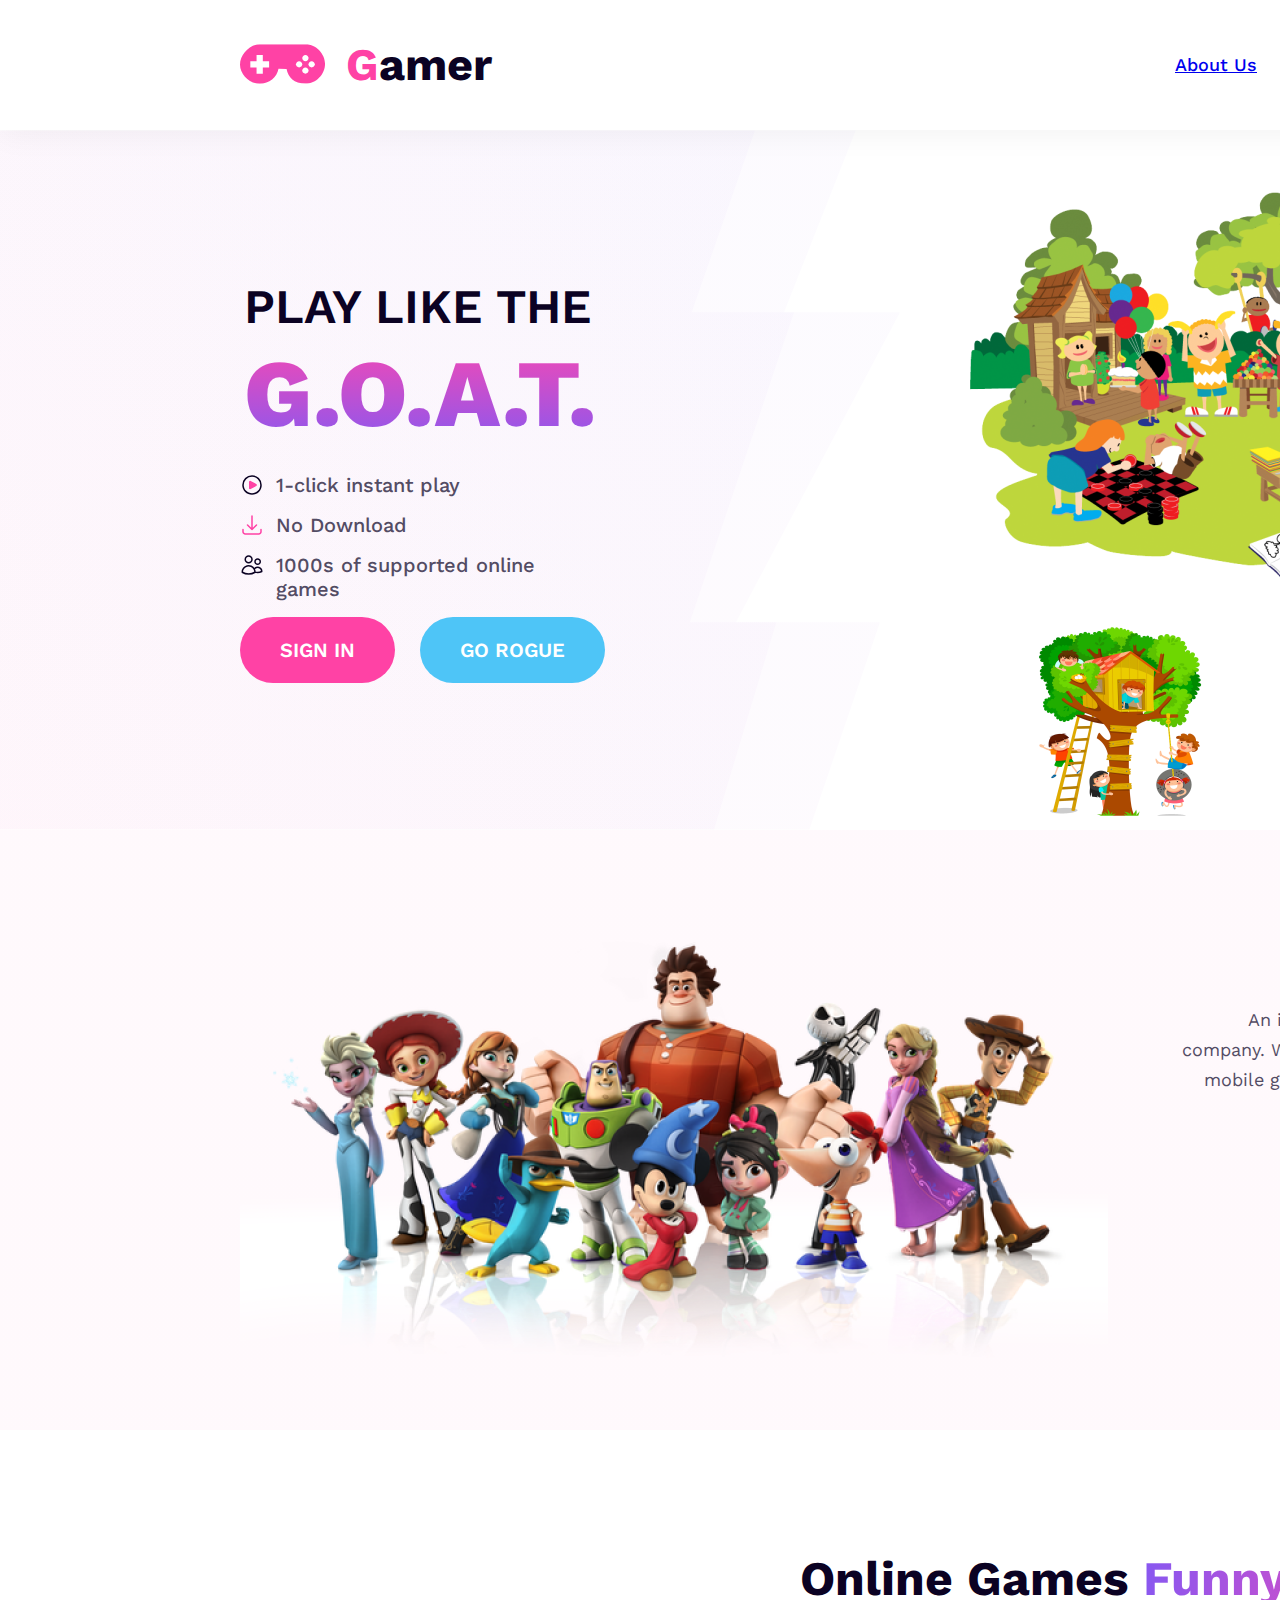
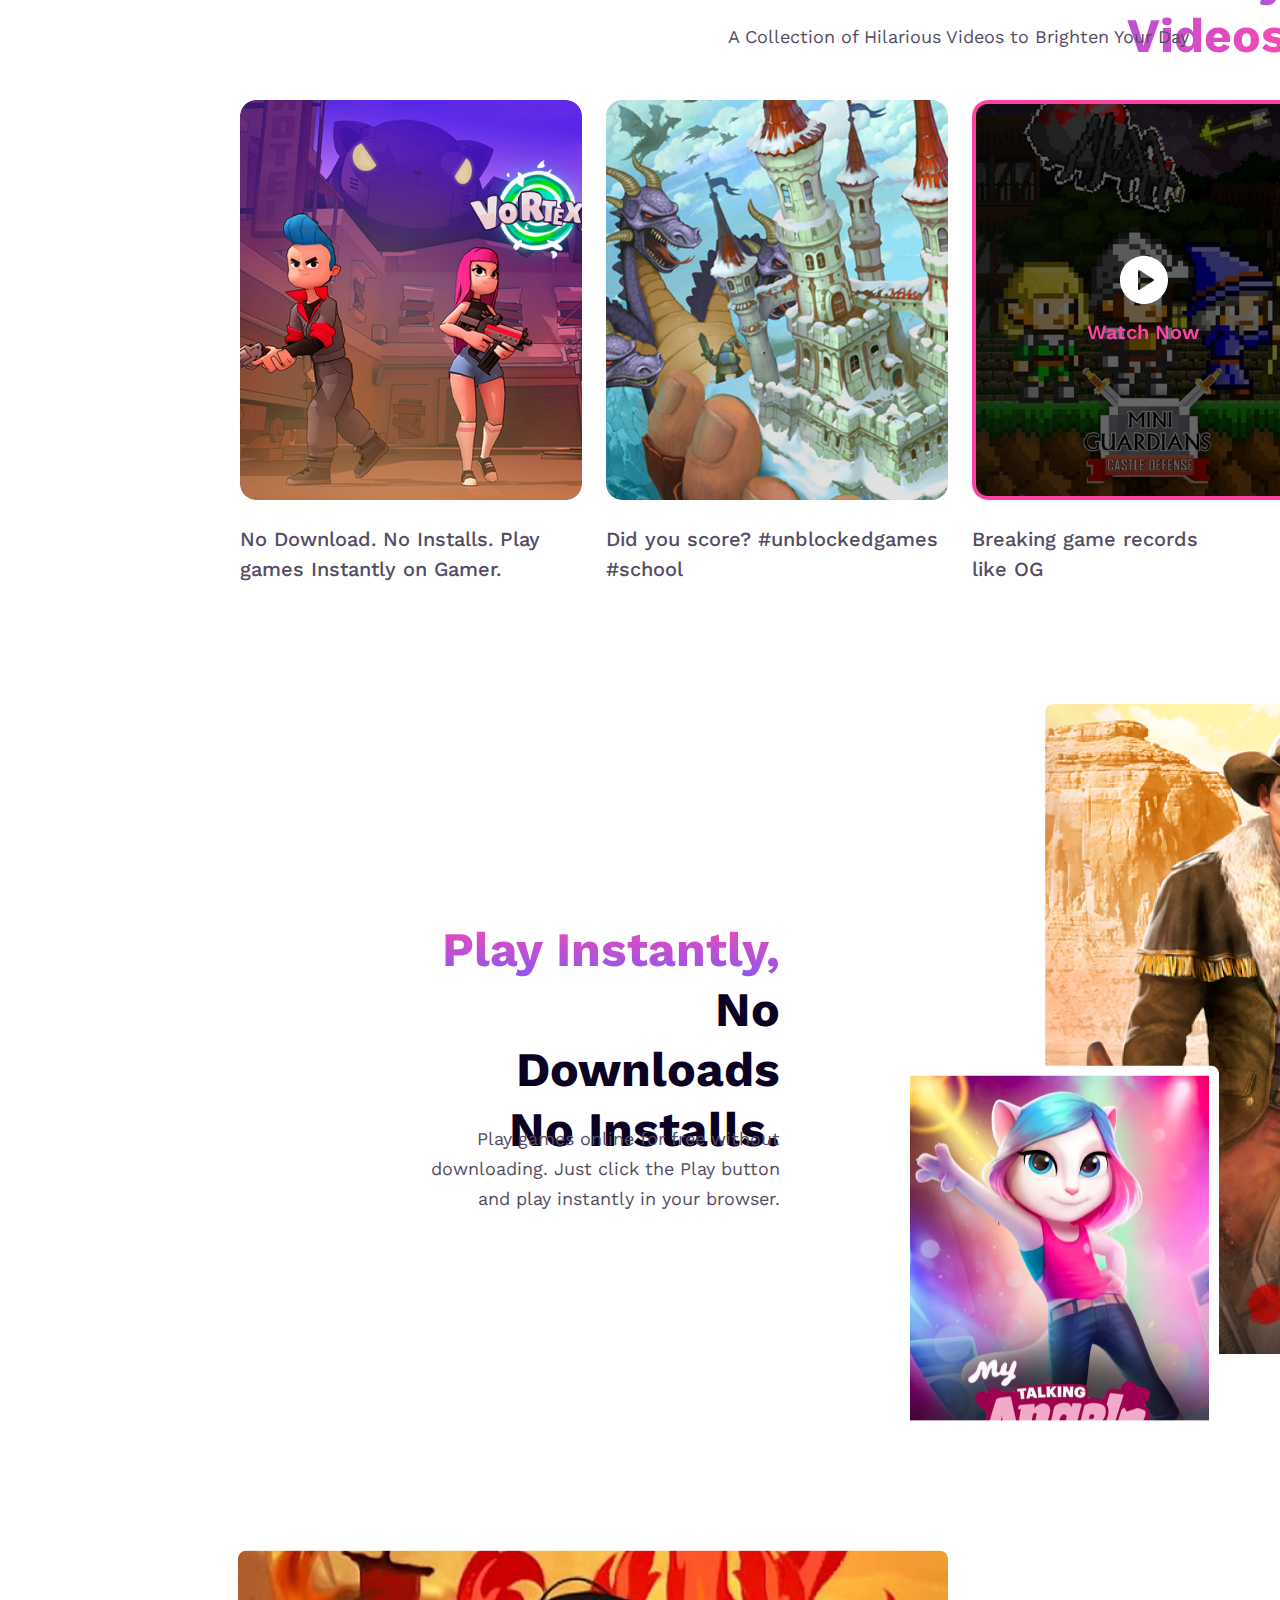
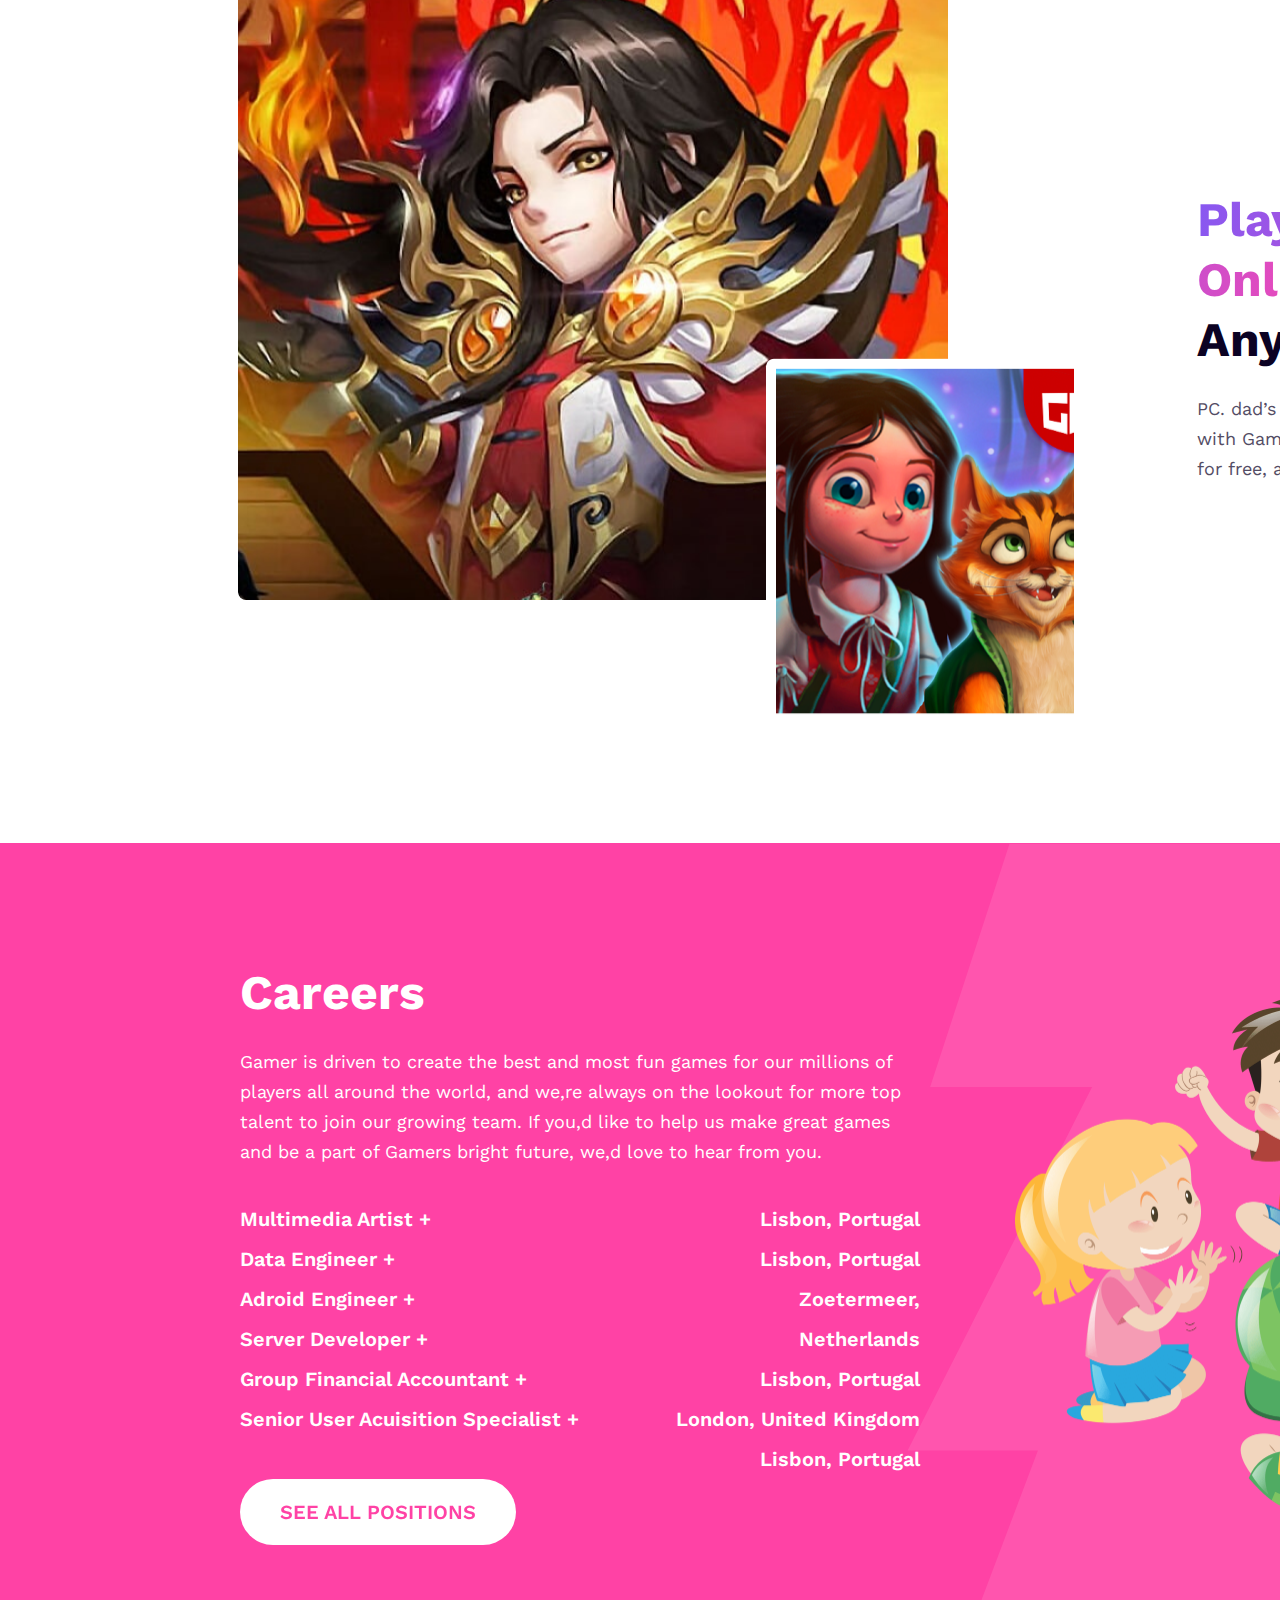
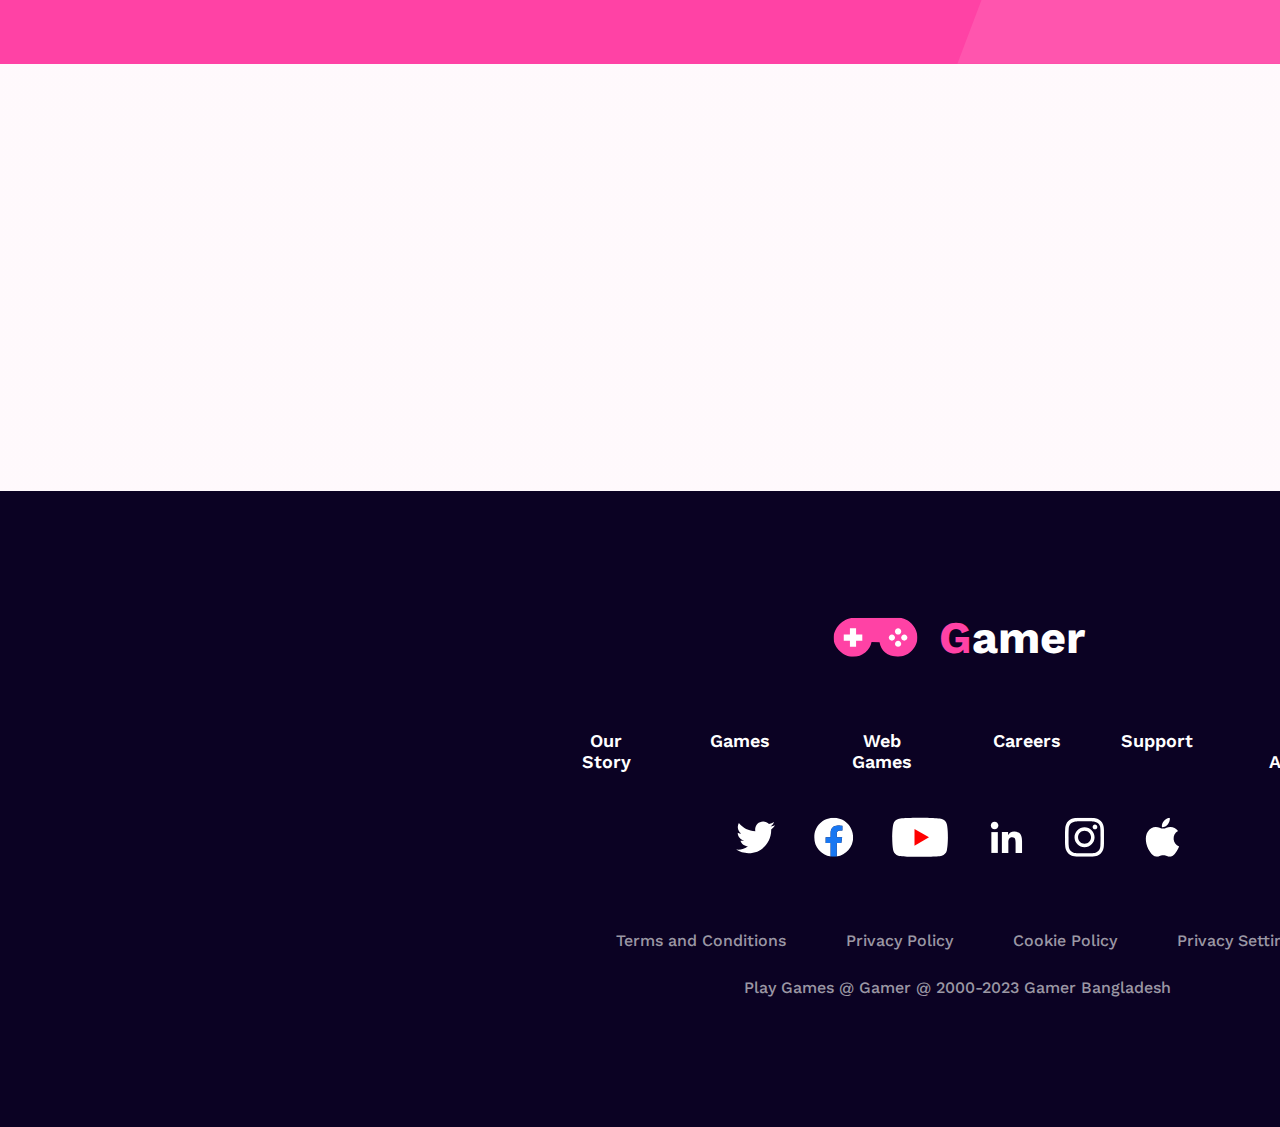
==== commit df9102fc: "Upadate" ====
--- a/index.html
+++ b/index.html
@@ -13,6 +13,29 @@
 <body>
   <div class="assignment-two-parent">
     <div class="assignment-two">
+      <div class="nav">
+        <div class="nav-child"></div>
+        <div class="nav-bar">
+          <div class="nar-left">
+            <div class="gamer">
+              <span class="g">G</span>
+              <span class="amer">amer</span>
+            </div>
+            <img class="ft-logo-icon" alt="" src="./public/navlogo.svg" />
+          </div>
+          <div class="nav-right">
+            <div class="links">
+              <a class="about-us" href="#">About Us</a>
+              <a class="developers" href="#">Developers</a>
+            </div>
+            <div class="follow-us">
+              <div class="follow-us-bg"></div>
+              <div class="follow-us-on">Follow Us On</div>
+              <img class="follow-us-image-icon" alt="" src="./public/followusimage.svg" />
+            </div>
+          </div>
+        </div>
+      </div>
       <img class="header-section-icon" alt="" src="./public/headersection.svg" />
 
       <div class="pngwing-3-parent">
@@ -290,29 +313,6 @@
           <img class="footer-social-links-icon" alt="" src="./public/footersociallinks.svg" />
         </div>
       </div>
-      <div class="nav">
-        <div class="nav-child"></div>
-        <div class="nav-bar">
-          <div class="nar-left">
-            <div class="gamer">
-              <span class="g">G</span>
-              <span>amer</span>
-            </div>
-            <img class="ft-logo-icon" alt="" src="./public/navlogo.svg" />
-          </div>
-          <div class="nav-right">
-            <div class="links">
-              <div class="about-us">About Us</div>
-              <div class="developers">Developers</div>
-            </div>
-            <div class="follow-us">
-              <div class="follow-us-bg"></div>
-              <div class="follow-us-on">Follow Us On</div>
-              <img class="follow-us-image-icon" alt="" src="./public/followusimage.svg" />
-            </div>
-          </div>
-        </div>
-      </div>
     </div>
   </div>
 </body>
--- a/index.css
+++ b/index.css
@@ -2,9 +2,10 @@
   position: absolute;
   top: 130px;
   left: 0;
-  width: 901px;
+  width: 900px;
   height: 700px;
 }
+
 .pngwing-1-icon,
 .pngwing-2-icon,
 .pngwing-3-icon {
@@ -15,6 +16,7 @@
   height: 235.02px;
   object-fit: cover;
 }
+
 .pngwing-1-icon,
 .pngwing-2-icon {
   top: 468px;
@@ -22,12 +24,14 @@
   width: 213px;
   height: 213px;
 }
+
 .pngwing-1-icon {
   top: 0;
   left: 0;
   width: 711px;
   height: 446px;
 }
+
 .pngwing-3-parent {
   position: absolute;
   top: 149px;
@@ -35,6 +39,7 @@
   width: 719.45px;
   height: 681.02px;
 }
+
 .goat,
 .play-like-the {
   position: absolute;
@@ -43,15 +48,19 @@
   text-transform: uppercase;
   font-weight: 600;
 }
+
 .goat {
   top: 60px;
-  left: 0;
-  font-size: var(--font-size-76xl);
+  font-size: 95px;
+  font-family: Work Sans;
   font-weight: 800;
+  text-transform: uppercase;
+  word-wrap: break-word;
   background: linear-gradient(180deg, #f948b2, #8758f1);
   -webkit-background-clip: text;
   -webkit-text-fill-color: transparent;
 }
+
 .play-like-the-parent {
   position: absolute;
   top: 0;
@@ -59,6 +68,7 @@
   width: 355px;
   height: 171px;
 }
+
 .click-instant-play {
   position: absolute;
   top: 0;
@@ -66,6 +76,7 @@
   text-transform: lowercase;
   font-weight: 500;
 }
+
 .click-instant-play-parent,
 .frame-icon {
   position: absolute;
@@ -73,20 +84,24 @@
   left: 0;
   height: 24px;
 }
+
 .frame-icon {
   width: 24px;
   overflow: hidden;
 }
+
 .click-instant-play-parent {
   width: 223px;
   text-align: center;
 }
+
 .no-download {
   position: absolute;
   top: 0;
   left: 36px;
   font-weight: 500;
 }
+
 .no-download-parent {
   position: absolute;
   top: 40px;
@@ -94,10 +109,12 @@
   width: 167px;
   height: 24px;
 }
+
 .s-of-supported-online-games-parent {
   top: 80px;
   height: 24px;
 }
+
 .group-container,
 .header-dc-inner,
 .s-of-supported-online-games-parent {
@@ -105,6 +122,7 @@
   left: 0;
   width: 362px;
 }
+
 .group-container {
   top: 195px;
   height: 104px;
@@ -112,39 +130,56 @@
   font-size: var(--font-size-xl);
   color: var(--color-dimgray);
 }
+
 .header-dc-inner {
   top: 0;
   height: 299px;
 }
+
 .sign-in {
   position: relative;
   text-transform: uppercase;
   font-weight: 600;
 }
+
 .go-rogue-wrapper,
 .sign-in-wrapper {
   position: absolute;
   top: 0;
   border-radius: var(--br-29xl);
   display: flex;
-  flex-direction: row;
+  /* flex-direction: row; */
   padding: var(--padding-2xl) var(--padding-21xl);
-  align-items: flex-start;
-  justify-content: flex-start;
-}
+}
+
 .sign-in-wrapper {
   left: 0;
   background: linear-gradient(90deg, #ff42a5, #ff42a5);
 }
+
+.sign-in-wrapper:hover {
+  background: linear-gradient(90deg, #ff42a5, #ff42a5);
+  box-shadow: 0 0 0 2px #ff42a5;
+  transition: box-shadow 0.3s ease-in-out;
+}
+
+.go-rogue-wrapper:hover {
+  background: linear-gradient(90deg, #3aa6ee, #3aa6ee);
+  box-shadow: 0 0 0 2px #3aa6ee;
+  transition: box-shadow 0.3s ease-in-out;
+}
+
 .go-rogue-wrapper {
   left: 180px;
   background-color: var(--color-deepskyblue);
 }
+
 .frame-parent,
 .header-dc {
   position: absolute;
   width: 365px;
 }
+
 .frame-parent {
   top: 339px;
   left: 0;
@@ -153,6 +188,7 @@
   font-size: var(--font-size-xl);
   color: var(--color-white);
 }
+
 .header-dc {
   top: 278px;
   left: 240px;
@@ -160,18 +196,18 @@
   text-align: center;
   font-size: var(--font-size-29xl);
 }
+
 .assignment-two-child {
   position: absolute;
   top: 830px;
   left: 0;
-  background: linear-gradient(
-    90deg,
-    rgba(255, 66, 165, 0.03),
-    rgba(255, 66, 165, 0.03)
-  );
+  background: linear-gradient(90deg,
+      rgba(255, 66, 165, 0.03),
+      rgba(255, 66, 165, 0.03));
   width: 1920px;
   height: 600px;
 }
+
 .we-are-gamer {
   position: absolute;
   top: 0;
@@ -180,6 +216,7 @@
   -webkit-background-clip: text;
   -webkit-text-fill-color: transparent;
 }
+
 .an-international-digital {
   position: absolute;
   top: 80px;
@@ -189,6 +226,7 @@
   display: inline-block;
   width: 520px;
 }
+
 .we-are-gamer-parent {
   position: absolute;
   top: 0;
@@ -196,14 +234,17 @@
   width: 520px;
   height: 200px;
 }
+
 .our-purpose {
   margin: 0;
   font-weight: 500;
 }
+
 .unleash-the-gamer-in-everyone {
   margin: 0;
   font-size: var(--font-size-13xl);
 }
+
 .our-purpose-unleash-container {
   position: absolute;
   top: 321px;
@@ -213,6 +254,7 @@
   width: 520px;
   font-size: var(--font-size-5xl);
 }
+
 .know-more-wrapper {
   position: absolute;
   top: 232px;
@@ -228,6 +270,7 @@
   font-size: var(--font-size-xl);
   color: var(--color-white);
 }
+
 .group-div {
   position: absolute;
   top: 925px;
@@ -238,6 +281,7 @@
   font-size: var(--font-size-29xl);
   color: var(--color-dimgray);
 }
+
 .pngwing-4-icon {
   position: absolute;
   top: 885px;
@@ -246,17 +290,23 @@
   height: 489px;
   object-fit: cover;
 }
+
 .funny-videos {
-  background: linear-gradient(180deg, #f948b2, #8758f1);
+  background: linear-gradient(280deg, #f948b2, #8758f1);
   -webkit-background-clip: text;
   -webkit-text-fill-color: transparent;
-}
+  font-size: 48px;
+  font-family: Work Sans;
+  font-weight: 700;
+}
+
 .a-collection-of,
 .online-games-funny-container {
   position: absolute;
   top: 0;
   left: calc(50% - 327.5px);
 }
+
 .a-collection-of {
   top: 72px;
   left: calc(50% - 231.5px);
@@ -265,6 +315,7 @@
   color: var(--color-dimgray);
   text-align: center;
 }
+
 .online-games-funny-videos-parent {
   position: absolute;
   top: 1550px;
@@ -274,6 +325,7 @@
   text-align: right;
   font-size: var(--font-size-29xl);
 }
+
 .group-child {
   position: absolute;
   top: 0;
@@ -283,6 +335,7 @@
   height: 400px;
   object-fit: cover;
 }
+
 .no-download-no {
   position: absolute;
   top: 424px;
@@ -292,11 +345,21 @@
   display: inline-block;
   width: 342px;
 }
+
 .rectangle-parent {
   left: 240px;
   height: 484px;
   color: var(--color-dimgray);
 }
+
+.rectangle-container:hover,
+.rectangle-group:hover,
+.rectangle-parent:hover {
+  background: linear-gradient(180deg, #f948b2, #8758f1);
+  color: var(--color-white);
+  transition: 0.5s;
+}
+
 .assignment-two-item,
 .rectangle-group,
 .rectangle-parent {
@@ -304,17 +367,20 @@
   top: 1700px;
   width: 342px;
 }
+
 .rectangle-group {
   left: 606px;
   height: 484px;
   color: var(--color-dimgray);
 }
+
 .assignment-two-item {
   left: 972px;
   border-radius: var(--br-base);
   height: 400px;
   object-fit: cover;
 }
+
 .breaking-game-records {
   position: absolute;
   top: 2124px;
@@ -325,6 +391,7 @@
   display: inline-block;
   width: 244px;
 }
+
 .rectangle-container {
   position: absolute;
   top: 1700px;
@@ -333,6 +400,7 @@
   height: 484px;
   color: var(--color-dimgray);
 }
+
 .group-icon {
   position: absolute;
   top: 0;
@@ -340,6 +408,7 @@
   width: 48px;
   height: 48px;
 }
+
 .watch-now {
   position: absolute;
   top: 64px;
@@ -349,6 +418,7 @@
   -webkit-background-clip: text;
   -webkit-text-fill-color: transparent;
 }
+
 .group-parent1 {
   position: absolute;
   top: 1856px;
@@ -357,6 +427,7 @@
   height: 87px;
   text-align: center;
 }
+
 .group-child1,
 .rectangle-icon {
   position: absolute;
@@ -367,12 +438,14 @@
   height: 650px;
   object-fit: cover;
 }
+
 .group-child1 {
   top: 360.75px;
   left: 0;
   width: 318.5px;
   height: 365.08px;
 }
+
 .rectangle-parent1 {
   position: absolute;
   top: 0;
@@ -380,21 +453,25 @@
   width: 780px;
   height: 725.83px;
 }
+
 .play-instantly {
   margin: 0;
   background: linear-gradient(180deg, #f948b2, #8758f1);
   -webkit-background-clip: text;
   -webkit-text-fill-color: transparent;
 }
+
 .no-downloads {
   margin: 0;
 }
+
 .play-instantly-no-container {
   position: absolute;
   top: 0;
   left: calc(50% - 164.5px);
   line-height: 60px;
 }
+
 .play-games-online {
   position: absolute;
   top: 204px;
@@ -405,6 +482,7 @@
   display: inline-block;
   width: 353px;
 }
+
 .play-instantly-no-downloads-n-parent {
   position: absolute;
   top: 216px;
@@ -412,6 +490,7 @@
   width: 353px;
   height: 294px;
 }
+
 .group-parent2 {
   position: absolute;
   top: 2304px;
@@ -421,6 +500,7 @@
   text-align: right;
   font-size: var(--font-size-29xl);
 }
+
 .group-child2,
 .group-child3 {
   position: absolute;
@@ -431,12 +511,14 @@
   height: 650px;
   object-fit: cover;
 }
+
 .group-child3 {
   top: 408px;
   left: 528px;
   width: 318px;
   height: 365px;
 }
+
 .rectangle-parent2 {
   position: absolute;
   top: 0;
@@ -444,6 +526,7 @@
   width: 846px;
   height: 773px;
 }
+
 .play-games-online-container {
   position: absolute;
   top: 0;
@@ -452,6 +535,7 @@
   display: inline-block;
   width: 426px;
 }
+
 .pc-dads-phone {
   position: absolute;
   top: 204px;
@@ -462,6 +546,7 @@
   display: inline-block;
   width: 483px;
 }
+
 .play-games-online-anywhere-an-parent {
   position: absolute;
   top: 240px;
@@ -469,6 +554,7 @@
   width: 483px;
   height: 294px;
 }
+
 .group-parent3 {
   position: absolute;
   top: 3149.83px;
@@ -477,18 +563,18 @@
   height: 773px;
   font-size: var(--font-size-29xl);
 }
+
 .assignment-two-inner {
   position: absolute;
   top: 4863.83px;
   left: 0;
-  background: linear-gradient(
-    90deg,
-    rgba(255, 66, 165, 0.03),
-    rgba(255, 66, 165, 0.03)
-  );
+  background: linear-gradient(90deg,
+      rgba(255, 66, 165, 0.03),
+      rgba(255, 66, 165, 0.03));
   width: 1920px;
   height: 427px;
 }
+
 .rectangle-div {
   position: absolute;
   top: 4042.83px;
@@ -497,17 +583,20 @@
   width: 1920px;
   height: 821px;
 }
+
 .careers,
 .gamer-is-driven {
   position: absolute;
   display: inline-block;
 }
+
 .careers {
   top: 0;
   left: calc(50% - 340px);
   line-height: 60px;
   width: 426px;
 }
+
 .gamer-is-driven {
   top: 84px;
   left: 0;
@@ -515,6 +604,7 @@
   line-height: 30px;
   width: 680px;
 }
+
 .careers-parent {
   position: absolute;
   top: 0;
@@ -523,6 +613,7 @@
   height: 204px;
   font-size: var(--font-size-29xl);
 }
+
 .lisbon-portugal-lisbon-container,
 .multimedia-artist-container {
   position: absolute;
@@ -531,10 +622,12 @@
   line-height: 40px;
   font-weight: 600;
 }
+
 .lisbon-portugal-lisbon-container {
   left: 434px;
   text-align: right;
 }
+
 .see-all-positions {
   position: relative;
   text-transform: uppercase;
@@ -543,6 +636,7 @@
   -webkit-background-clip: text;
   -webkit-text-fill-color: transparent;
 }
+
 .see-all-positions-wrapper {
   position: absolute;
   top: 516px;
@@ -555,6 +649,7 @@
   align-items: flex-start;
   justify-content: flex-start;
 }
+
 .group-parent4 {
   position: absolute;
   top: 4162.83px;
@@ -563,6 +658,7 @@
   height: 581px;
   color: var(--color-white);
 }
+
 .pngwing-5-icon {
   position: absolute;
   top: 153px;
@@ -571,6 +667,7 @@
   height: 516px;
   object-fit: cover;
 }
+
 .pngwing-5-parent,
 .vector-icon {
   position: absolute;
@@ -579,10 +676,12 @@
   width: 1013px;
   height: 821px;
 }
+
 .pngwing-5-parent {
   top: 4042.83px;
   left: 907px;
 }
+
 .game-bg-inner,
 .group-child4 {
   position: absolute;
@@ -591,17 +690,21 @@
   width: 60px;
   height: 60px;
 }
+
 .group-child4 {
   border-radius: var(--br-31xl);
   object-fit: cover;
 }
+
 .game-bg-inner {
   display: none;
 }
+
 .group-child5 {
   border-radius: var(--br-31xl);
   background-color: var(--color-white);
 }
+
 .group-child5,
 .rectangle-parent3 {
   position: absolute;
@@ -610,6 +713,7 @@
   width: 295px;
   height: 80px;
 }
+
 .educational-games-child {
   position: absolute;
   top: 10px;
@@ -619,6 +723,7 @@
   height: 60px;
   object-fit: cover;
 }
+
 .educational-games {
   position: absolute;
   top: -9.83px;
@@ -627,30 +732,35 @@
   height: 80px;
   display: none;
 }
+
 .group-child6 {
   position: absolute;
   border-radius: var(--br-31xl);
   background-color: var(--color-white);
   height: 80px;
 }
+
 .group-child6,
 .rectangle-parent4 {
   top: 0;
   left: 0;
   width: 231px;
 }
+
 .group-child7,
 .rectangle-parent4,
 .word-games {
   position: absolute;
   height: 80px;
 }
+
 .word-games {
   top: -8.83px;
   left: 1158px;
   width: 231px;
   display: none;
 }
+
 .group-child7 {
   top: 0;
   left: 0;
@@ -658,12 +768,14 @@
   background-color: var(--color-white);
   width: 299px;
 }
+
 .role-palying-games {
   position: absolute;
   top: 29px;
   left: 86px;
   font-weight: 600;
 }
+
 .rectangle-parent5,
 .rp-games {
   position: absolute;
@@ -672,15 +784,18 @@
   width: 299px;
   height: 80px;
 }
+
 .rp-games {
   top: 97.17px;
   left: 76px;
   display: none;
 }
+
 .group-child8 {
   border-radius: var(--br-31xl);
   background-color: var(--color-white);
 }
+
 .group-child8,
 .rectangle-parent6,
 .strategy-games {
@@ -690,32 +805,38 @@
   width: 262px;
   height: 80px;
 }
+
 .strategy-games {
   top: 97px;
   left: 1032px;
   display: none;
 }
+
 .group-child9,
 .rectangle-parent7 {
   position: absolute;
   width: 243px;
   height: 80px;
 }
+
 .group-child9 {
   top: 0;
   left: 0;
   border-radius: var(--br-31xl);
   background-color: var(--color-white);
 }
+
 .rectangle-parent7 {
   top: -10px;
   left: -10px;
   display: none;
 }
+
 .group-child10 {
   border-radius: var(--br-31xl);
   background-color: var(--color-white);
 }
+
 .adventure-games,
 .group-child10,
 .rectangle-parent8 {
@@ -725,11 +846,13 @@
   width: 281px;
   height: 80px;
 }
+
 .adventure-games {
   top: -10px;
   left: 260px;
   display: none;
 }
+
 .group-child11 {
   position: absolute;
   top: 0;
@@ -739,6 +862,7 @@
   width: 248px;
   height: 80px;
 }
+
 .arcade-games1 {
   position: absolute;
   top: 29px;
@@ -748,6 +872,7 @@
   -webkit-background-clip: text;
   -webkit-text-fill-color: transparent;
 }
+
 .arcade-games,
 .rectangle-parent9 {
   position: absolute;
@@ -756,15 +881,18 @@
   width: 248px;
   height: 80px;
 }
+
 .arcade-games {
   top: -10px;
   left: 568px;
   display: none;
 }
+
 .group-child12 {
   border-radius: var(--br-31xl);
   background-color: var(--color-white);
 }
+
 .group-child12,
 .ma-games,
 .rectangle-parent10 {
@@ -774,15 +902,18 @@
   width: 317px;
   height: 80px;
 }
+
 .ma-games {
   top: 98.17px;
   left: 408px;
   display: none;
 }
+
 .group-child13 {
   border-radius: var(--br-31xl);
   background-color: var(--color-white);
 }
+
 .group-child13,
 .puzzle-games,
 .rectangle-parent11 {
@@ -792,11 +923,13 @@
   width: 244px;
   height: 80px;
 }
+
 .puzzle-games {
   top: 97.17px;
   left: 754px;
   display: none;
 }
+
 .footer-child,
 .game-bg,
 .game-section {
@@ -806,11 +939,13 @@
   width: 0;
   height: 0;
 }
+
 .footer-child,
 .game-section {
   top: 4993.83px;
   left: 249px;
 }
+
 .footer-child {
   top: 0;
   left: 0;
@@ -818,10 +953,12 @@
   width: 1920px;
   height: 636px;
 }
+
 .terms-and-conditions {
   position: relative;
   font-weight: 500;
 }
+
 .footer-copyrignt,
 .footer-dec {
   position: absolute;
@@ -831,15 +968,18 @@
   align-items: flex-start;
   justify-content: flex-start;
 }
+
 .footer-dec {
   top: 0;
   left: calc(50% - 354px);
   gap: var(--gap-41xl);
 }
+
 .footer-copyrignt {
   top: 47px;
   left: calc(50% - 226px);
 }
+
 .footer-content-dec {
   position: absolute;
   top: 310px;
@@ -848,17 +988,30 @@
   height: 86px;
   color: var(--color-gray-200);
 }
+
 .g {
-  background: linear-gradient(90deg, #ff42a5, #ff42a5);
-  -webkit-background-clip: text;
-  -webkit-text-fill-color: transparent;
-}
+  color: #FF42A5;
+  font-size: 45px;
+  font-family: Work Sans;
+  font-weight: 700;
+  word-wrap: break-word
+}
+
+.amer {
+  color: #0B0223;
+  font-size: 45px;
+  font-family: Work Sans;
+  font-weight: 700;
+  word-wrap: break-word
+}
+
 .gamer {
   position: absolute;
   top: 0;
   left: 106.04px;
   display: flex;
 }
+
 .footer-logo,
 .ft-logo-icon {
   position: absolute;
@@ -867,6 +1020,7 @@
   width: 86.04px;
   height: 40px;
 }
+
 .footer-logo {
   top: 0;
   left: 280px;
@@ -874,10 +1028,12 @@
   height: 53px;
   font-size: var(--font-size-26xl);
 }
+
 .our-story {
   position: relative;
   font-weight: 600;
 }
+
 .footer-links {
   position: absolute;
   top: 109px;
@@ -890,6 +1046,7 @@
   gap: var(--gap-41xl);
   font-size: var(--font-size-lg);
 }
+
 .footer-social-links-icon {
   position: absolute;
   top: 206px;
@@ -897,6 +1054,7 @@
   width: 457.13px;
   height: 40px;
 }
+
 .footer-content {
   position: absolute;
   top: 120px;
@@ -904,6 +1062,7 @@
   width: 814px;
   height: 396px;
 }
+
 .footer {
   top: 5290.83px;
   width: 1920px;
@@ -912,12 +1071,14 @@
   font-size: var(--font-size-base);
   color: var(--color-white);
 }
+
 .footer,
 .nar-left,
 .nav-child {
   position: absolute;
   left: 0;
 }
+
 .nav-child {
   top: 0;
   background-color: var(--color-white);
@@ -925,11 +1086,13 @@
   width: 1920px;
   height: 130px;
 }
+
 .nar-left {
   top: 1px;
   width: 253.04px;
   height: 53px;
 }
+
 .about-us,
 .developers {
   position: absolute;
@@ -937,9 +1100,11 @@
   left: 0;
   font-weight: 500;
 }
+
 .developers {
   left: 113px;
 }
+
 .follow-us-bg,
 .links {
   position: absolute;
@@ -948,6 +1113,7 @@
   width: 211px;
   height: 21px;
 }
+
 .follow-us-bg {
   top: 0;
   border-radius: var(--br-5xs);
@@ -955,12 +1121,14 @@
   width: 262px;
   height: 56px;
 }
+
 .follow-us-on {
   position: absolute;
   top: 17px;
   left: 24px;
   font-weight: 500;
 }
+
 .follow-us-image-icon {
   position: absolute;
   top: 16px;
@@ -968,17 +1136,20 @@
   width: 73.92px;
   height: 24px;
 }
+
 .follow-us {
   top: 0;
   left: 243px;
   width: 262px;
 }
+
 .follow-us,
 .nav-bar,
 .nav-right {
   position: absolute;
   height: 56px;
 }
+
 .nav-right {
   top: 0;
   left: 935px;
@@ -986,28 +1157,34 @@
   font-size: var(--font-size-lg);
   color: var(--color-darkslategray);
 }
+
 .nav-bar {
   top: 37px;
   left: 240px;
   width: 1440px;
 }
+
 .assignment-two,
 .nav {
+  display: flex;
   position: absolute;
   top: 0;
   left: 0;
   width: 1920px;
 }
+
 .nav {
   height: 130px;
   text-align: center;
   font-size: var(--font-size-26xl);
 }
+
 .assignment-two {
   background-color: var(--color-white);
   height: 5927px;
   overflow: hidden;
 }
+
 .assignment-two-parent {
   position: relative;
   width: 100%;
@@ -1017,3 +1194,10 @@
   color: var(--color-gray-100);
   font-family: var(--font-work-sans);
 }
+
+
+@media screen and (max-width: 576px) {
+  .nav {
+    flex-direction: column;
+  }
+}